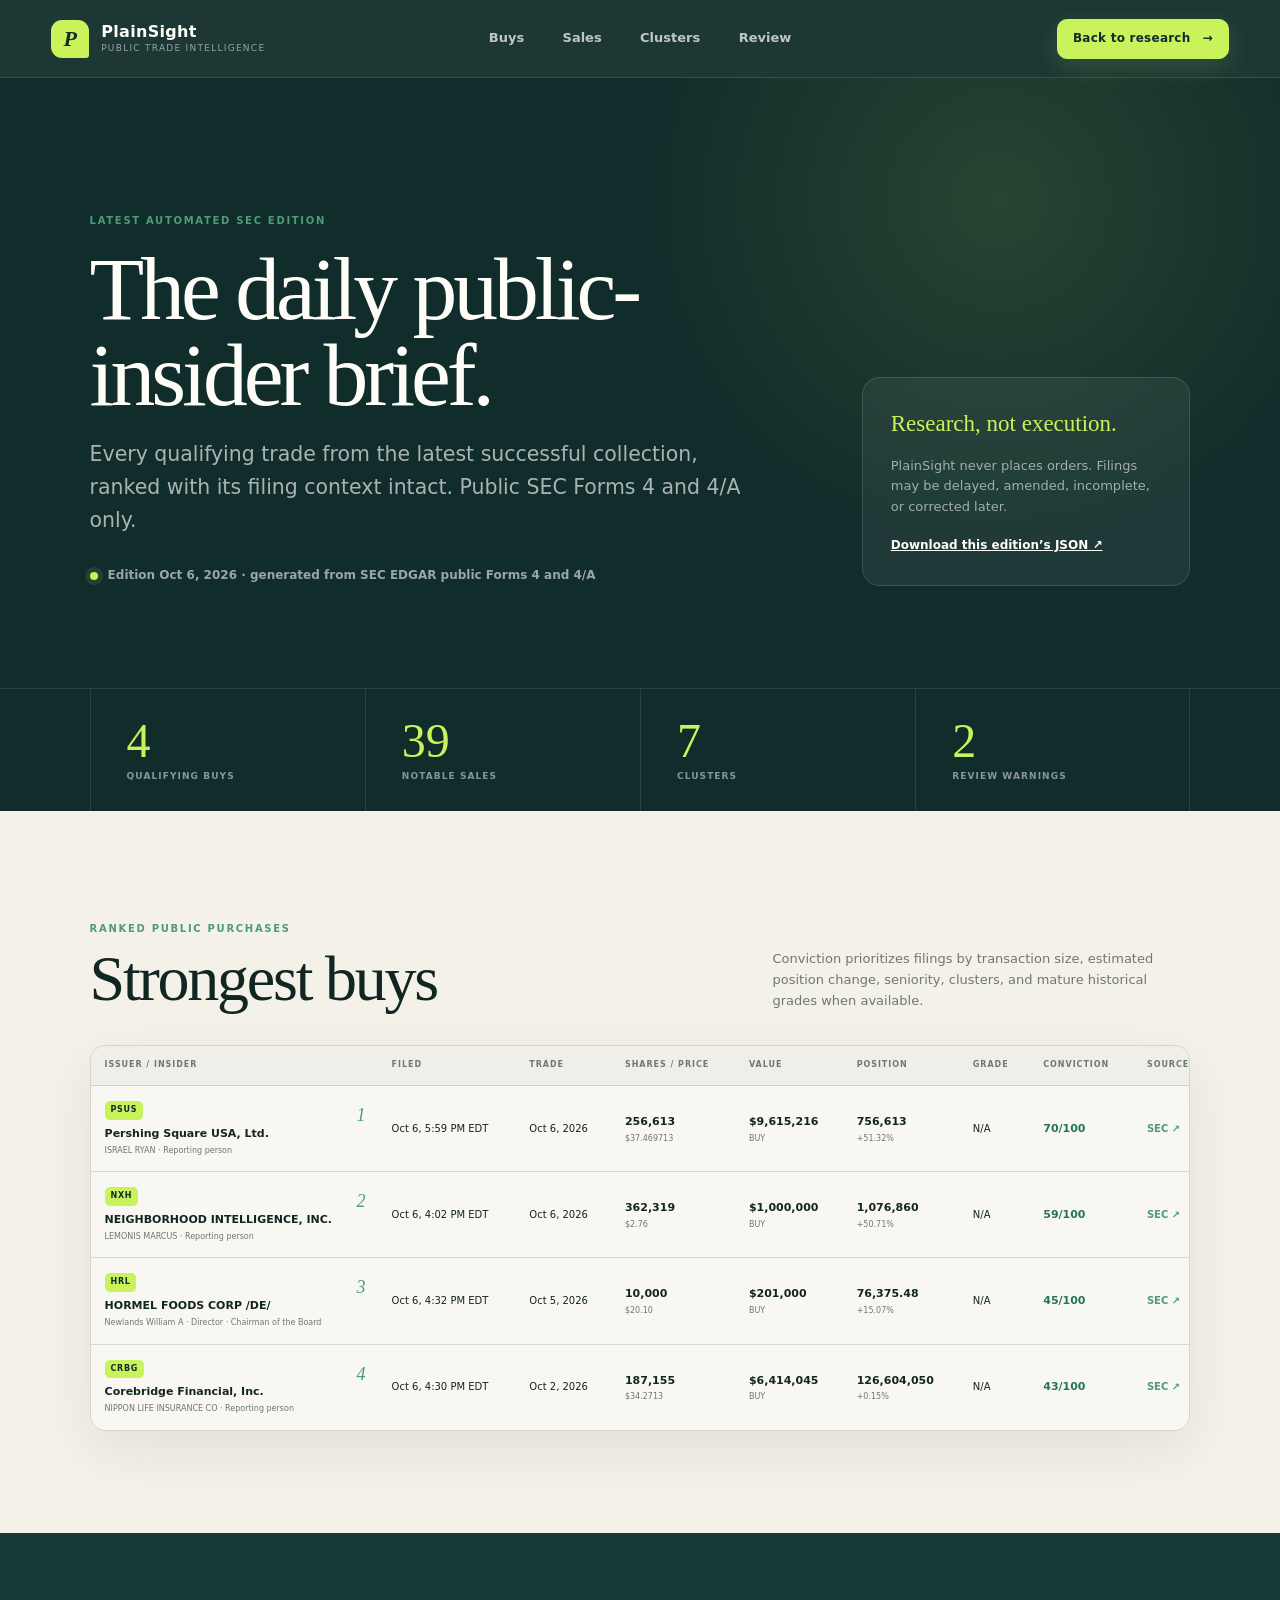
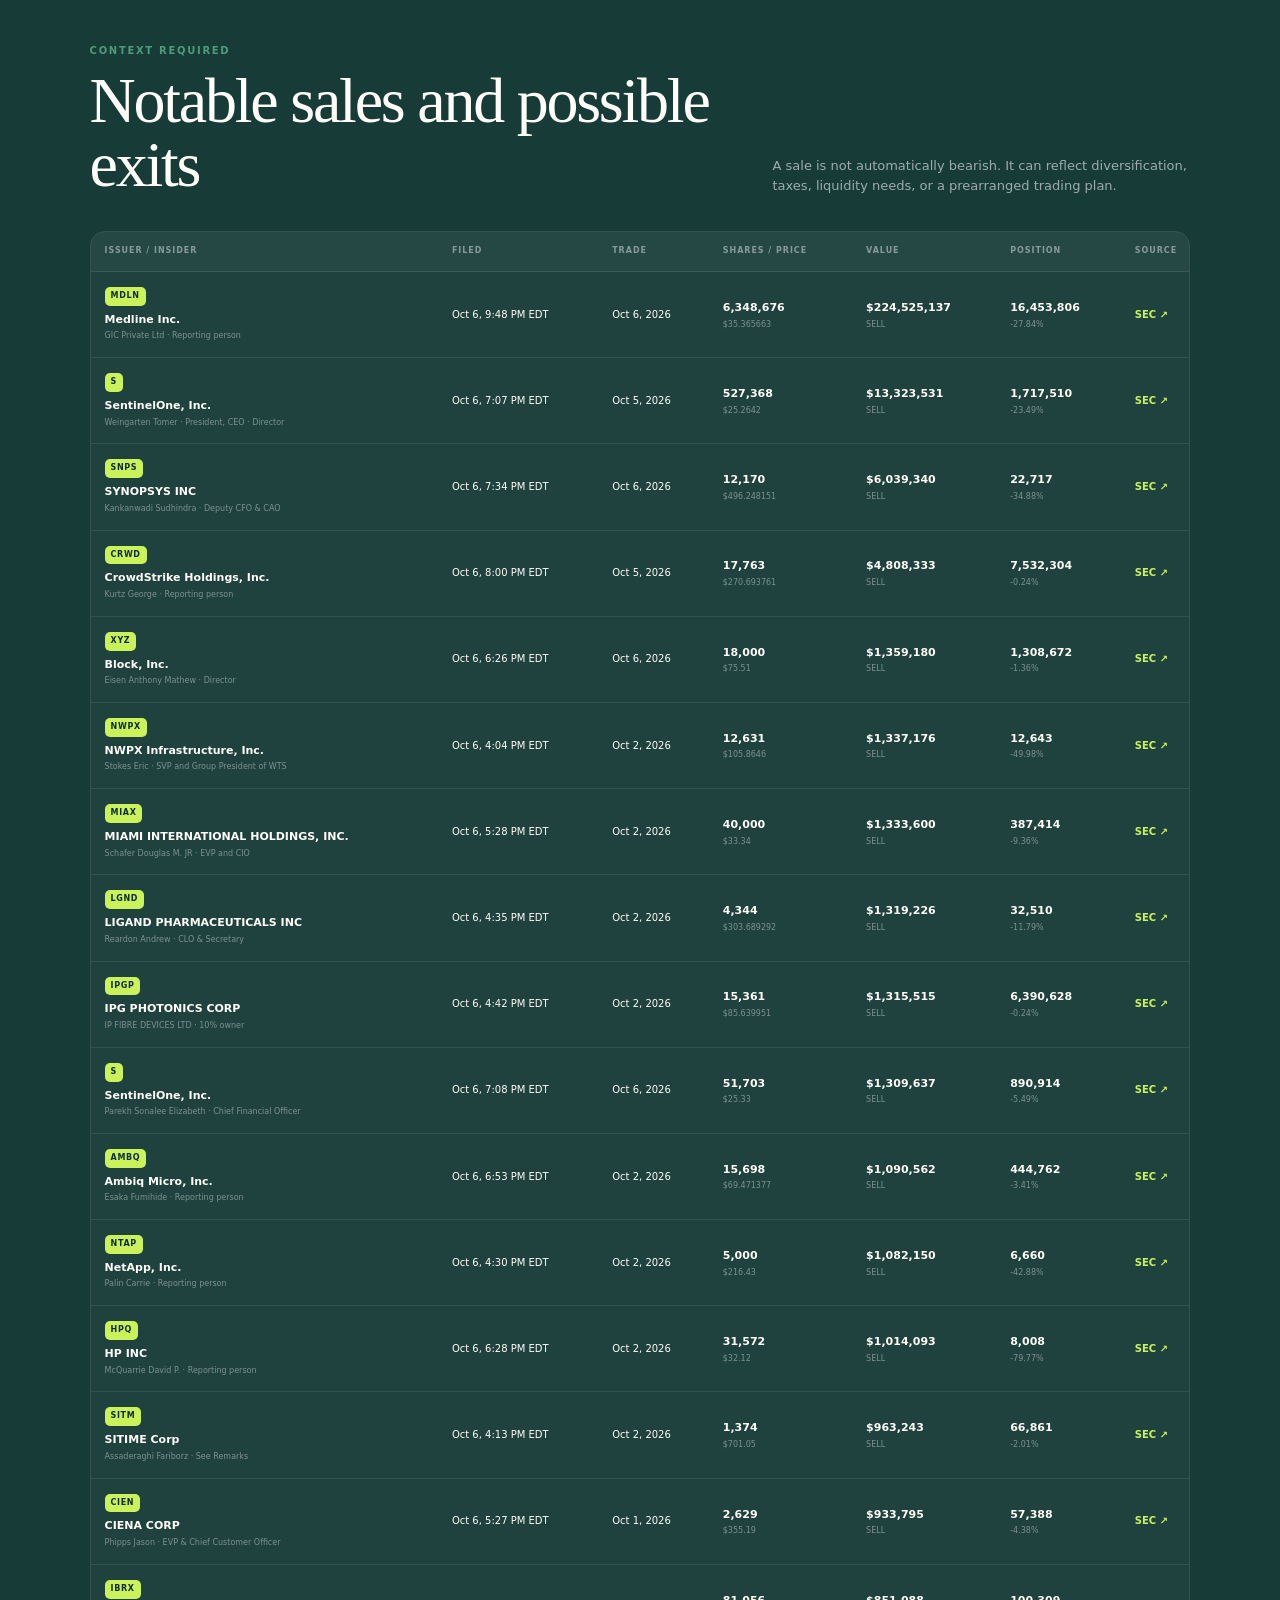
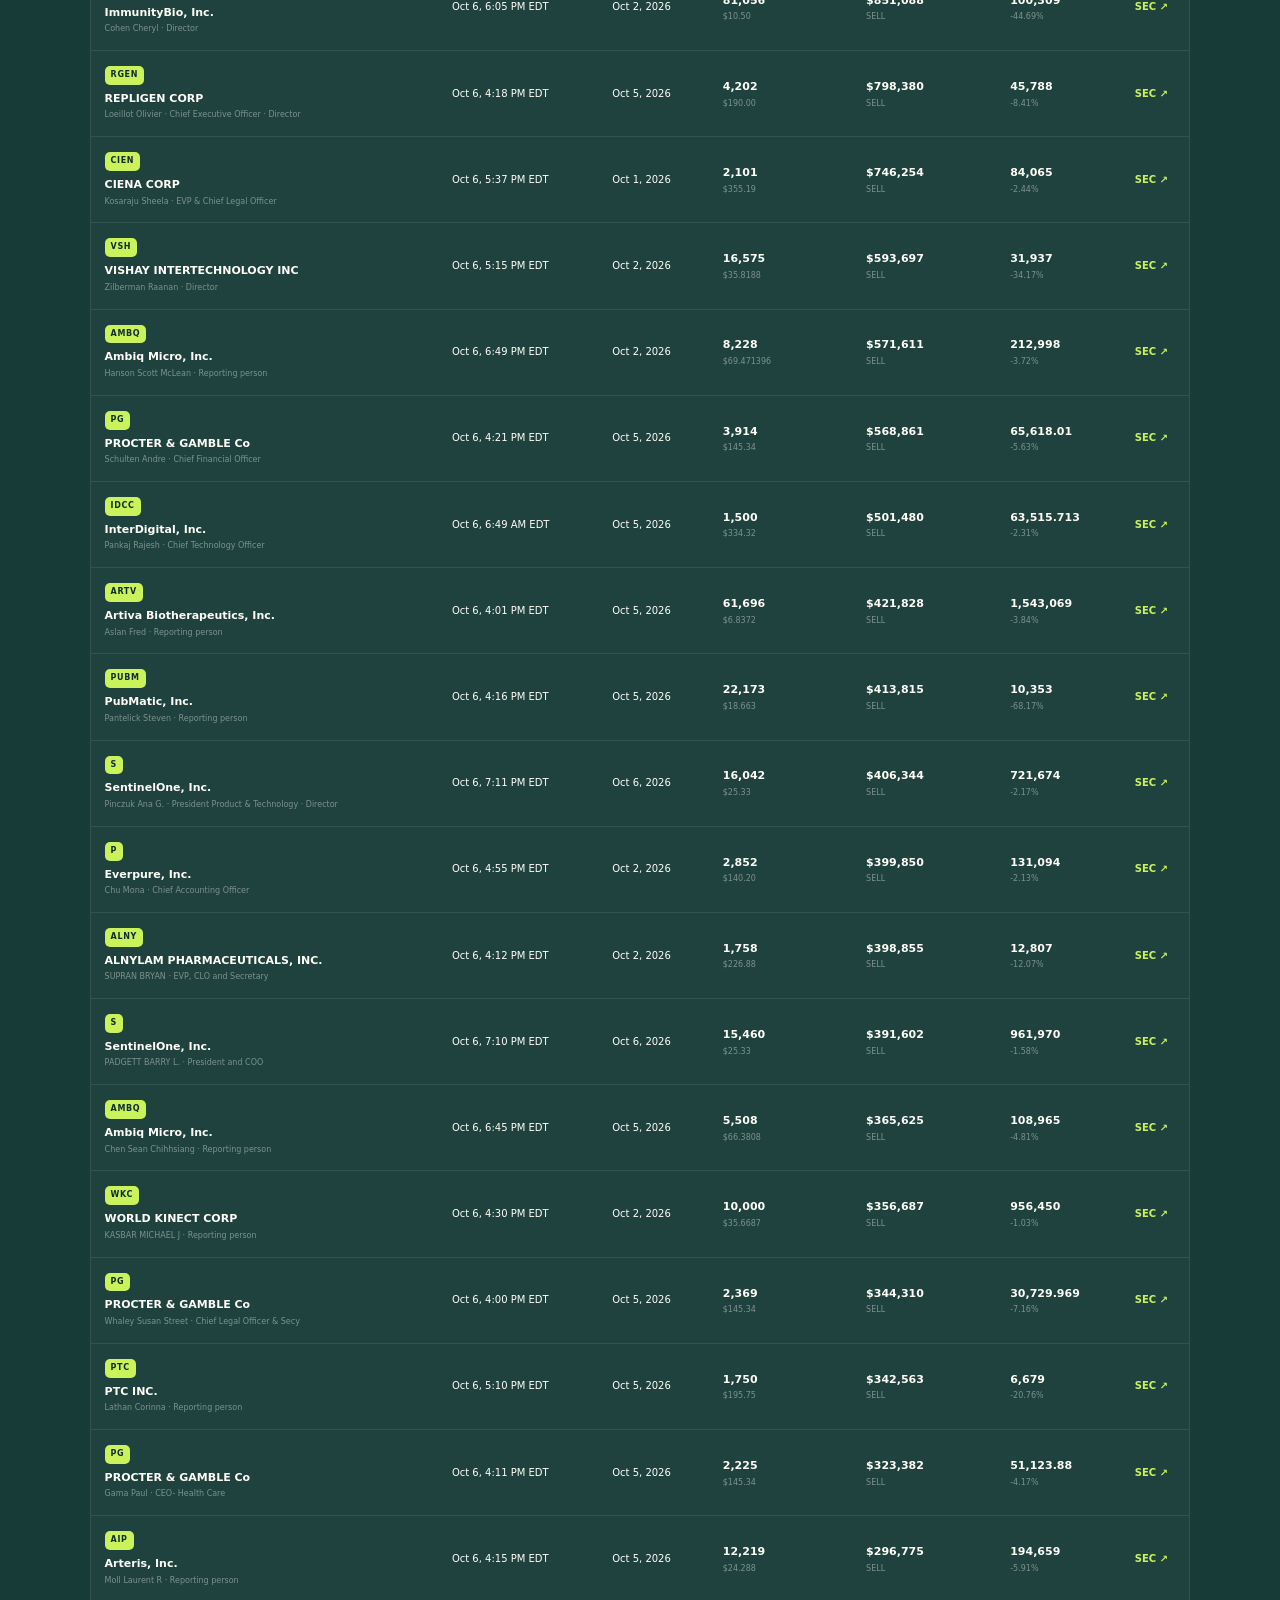
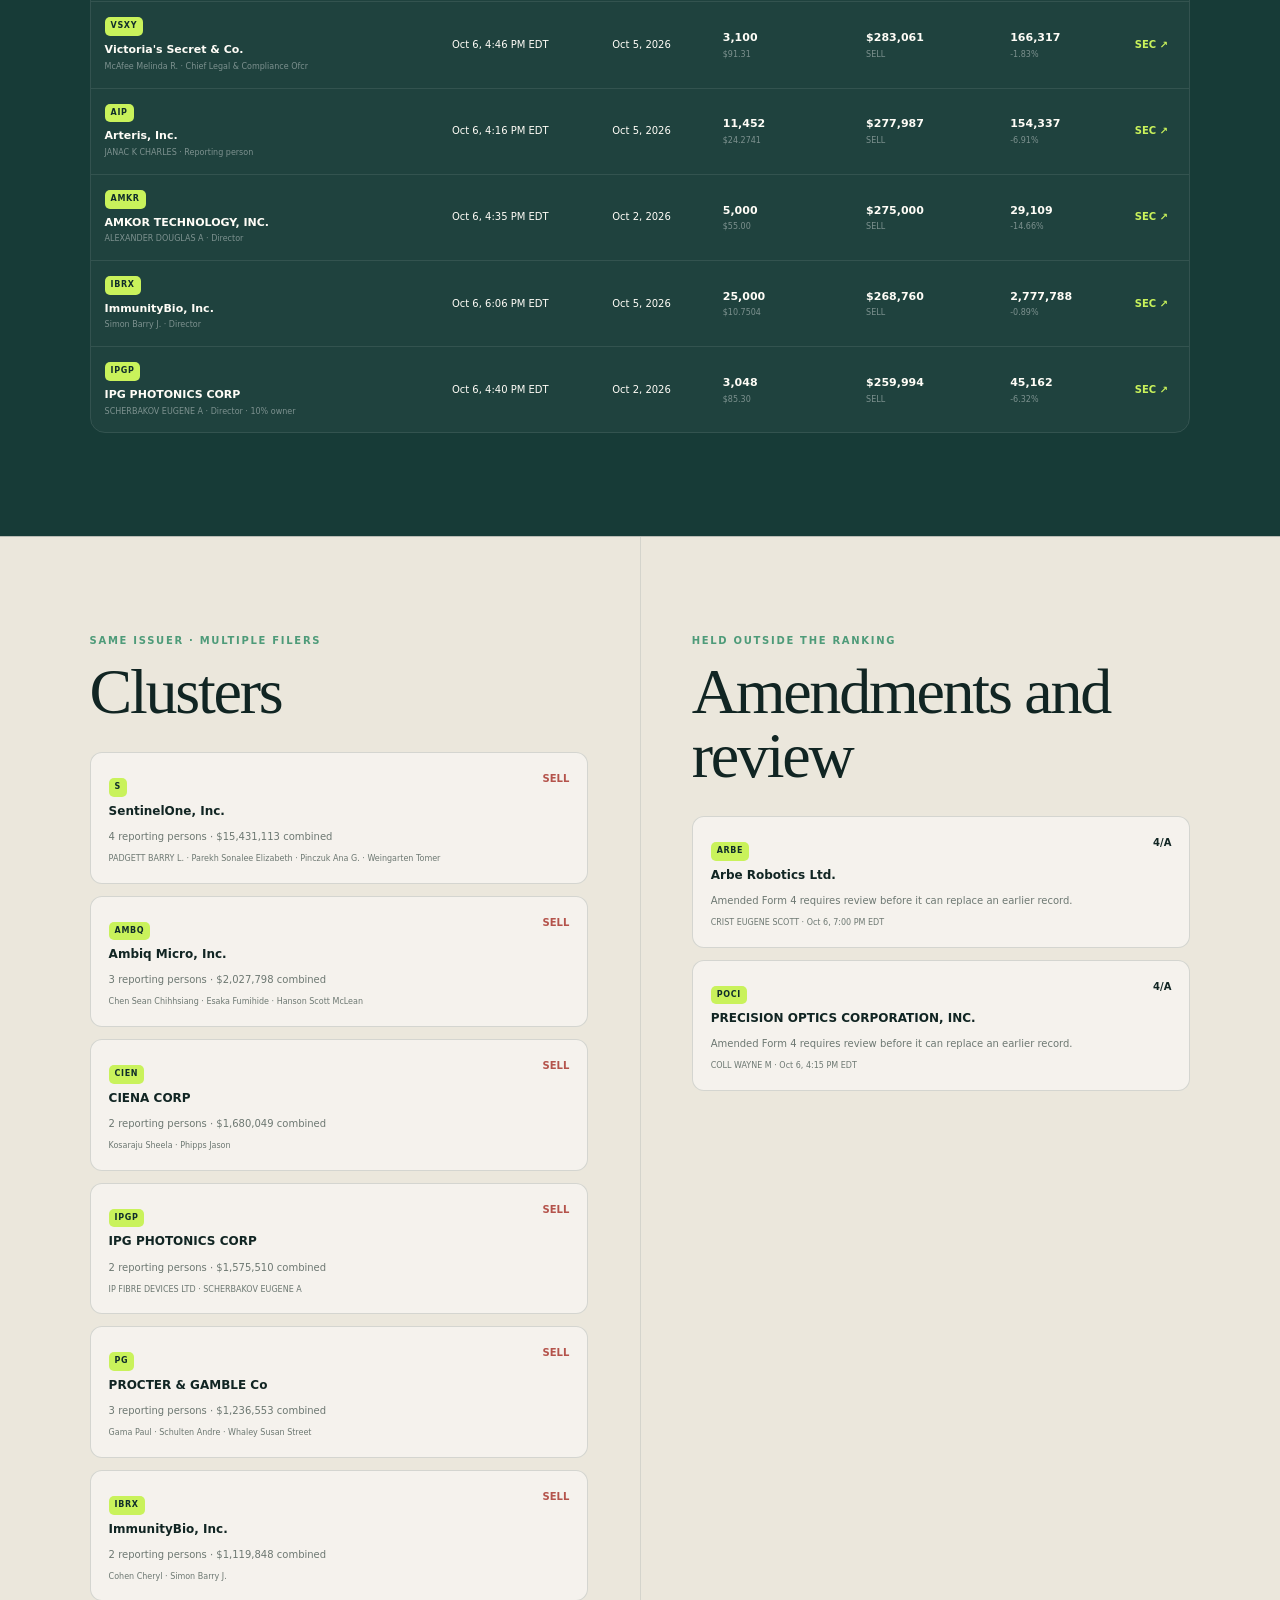
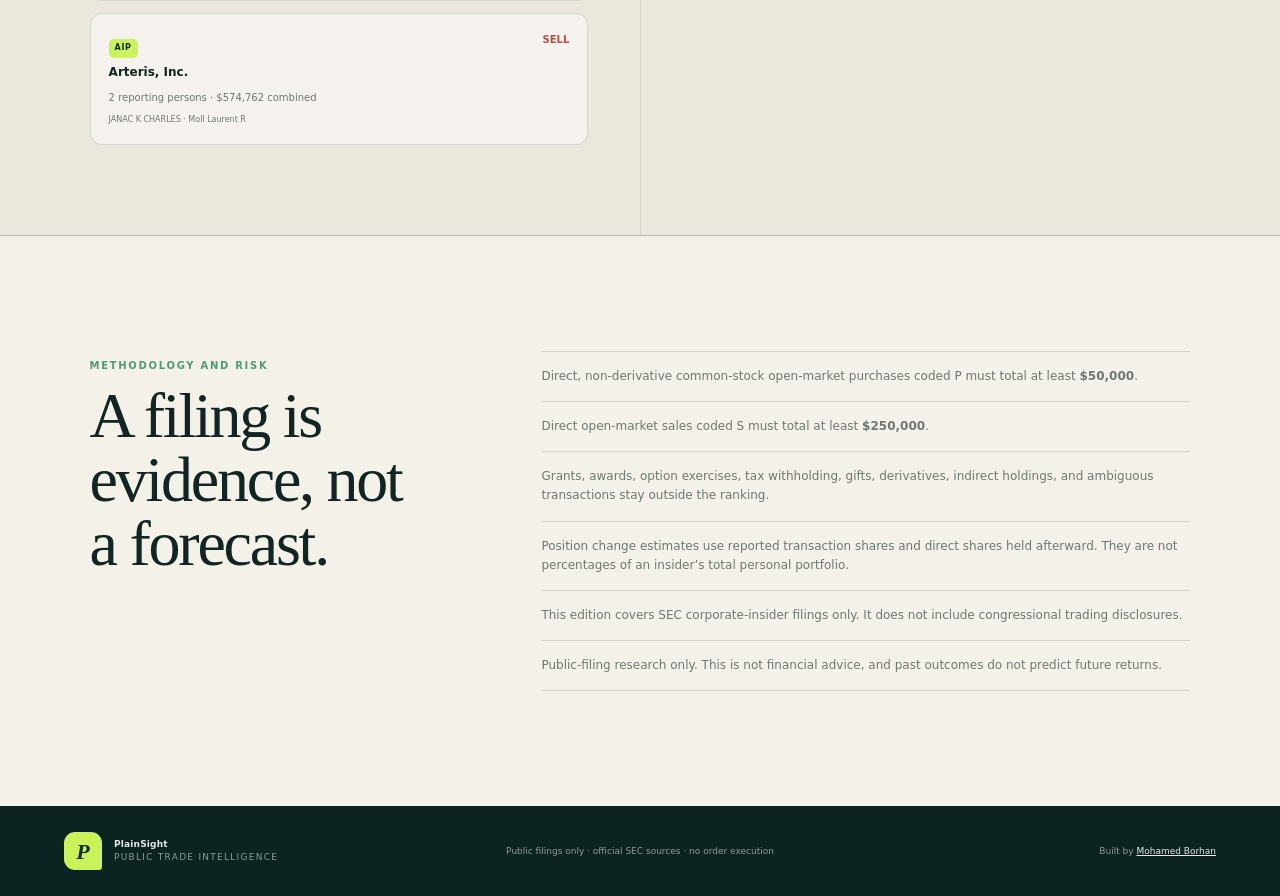
==== daily.html @ 97d95606 "Add automated daily SEC brief" ====
<!doctype html>
<html lang="en">
  <head>
    <meta charset="utf-8">
    <meta name="viewport" content="width=device-width, initial-scale=1">
    <title>Daily SEC Brief | PlainSight</title>
    <meta name="description" content="PlainSight's latest daily brief of qualifying public SEC Form 4 insider transactions, clusters, and review warnings.">
    <meta name="author" content="Mohamed Borhan">
    <meta name="theme-color" content="#102d2b">
    <link rel="icon" href="favicon.ico" sizes="any">
    <link rel="icon" href="assets/favicon.png" type="image/png">
    <link rel="apple-touch-icon" href="assets/apple-touch-icon.png">
    <link rel="canonical" href="https://mohamed-borhan.github.io/plainsight-trades/daily.html">
    <link rel="stylesheet" href="styles.css?v=20261007-1">
    <meta property="og:type" content="website">
    <meta property="og:title" content="Daily SEC Brief | PlainSight">
    <meta property="og:description" content="The latest qualifying public insider transactions with filing context and official SEC links.">
    <meta property="og:url" content="https://mohamed-borhan.github.io/plainsight-trades/daily.html">
    <meta property="og:image" content="https://mohamed-borhan.github.io/plainsight-trades/assets/og.png">
  </head>
  <body class="daily-page">
    <a class="skip-link" href="#daily-main">Skip to the daily brief</a>
    <header class="topbar" id="top">
      <a class="brand" href="./" aria-label="PlainSight home">
        <span class="brand-mark">P</span>
        <span><b>PlainSight</b><small>Public trade intelligence</small></span>
      </a>
      <nav aria-label="Daily brief navigation">
        <a href="#buys">Buys</a>
        <a href="#sales">Sales</a>
        <a href="#clusters">Clusters</a>
        <a href="#review">Review</a>
      </nav>
      <a class="button button-small" href="./">Back to research <span aria-hidden="true">→</span></a>
    </header>

    <main id="daily-main">
      <section class="daily-hero">
        <div>
          <span class="eyebrow">Latest automated SEC edition</span>
          <h1>The daily public-insider brief.</h1>
          <p>Every qualifying trade from the latest successful collection, ranked with its filing context intact. Public SEC Forms 4 and 4/A only.</p>
          <div class="daily-meta"><i></i><span id="daily-edition">Loading the latest edition…</span></div>
        </div>
        <aside class="daily-hero-note">
          <b>Research, not execution.</b>
          <p>PlainSight never places orders. Filings may be delayed, amended, incomplete, or corrected later.</p>
          <a href="data/daily/latest.json" download>Download this edition’s JSON ↗</a>
        </aside>
      </section>

      <section class="daily-kpis" aria-label="Daily edition totals">
        <div><strong id="daily-buy-count">—</strong><span>qualifying buys</span></div>
        <div><strong id="daily-sale-count">—</strong><span>notable sales</span></div>
        <div><strong id="daily-cluster-count">—</strong><span>clusters</span></div>
        <div><strong id="daily-review-count">—</strong><span>review warnings</span></div>
      </section>

      <section class="daily-section" id="buys">
        <div class="daily-heading">
          <div><span class="eyebrow">Ranked public purchases</span><h2>Strongest buys</h2></div>
          <p>Conviction prioritizes filings by transaction size, estimated position change, seniority, clusters, and mature historical grades when available.</p>
        </div>
        <div class="daily-table-wrap"><table class="daily-table"><thead><tr><th>Issuer / insider</th><th>Filed</th><th>Trade</th><th>Shares / price</th><th>Value</th><th>Position</th><th>Grade</th><th>Conviction</th><th>Source</th></tr></thead><tbody id="daily-buys"></tbody></table></div>
        <p class="daily-empty" id="daily-buys-empty" hidden>No qualifying purchases appeared in this edition.</p>
      </section>

      <section class="daily-section daily-section-dark" id="sales">
        <div class="daily-heading">
          <div><span class="eyebrow">Context required</span><h2>Notable sales and possible exits</h2></div>
          <p>A sale is not automatically bearish. It can reflect diversification, taxes, liquidity needs, or a prearranged trading plan.</p>
        </div>
        <div class="daily-table-wrap"><table class="daily-table"><thead><tr><th>Issuer / insider</th><th>Filed</th><th>Trade</th><th>Shares / price</th><th>Value</th><th>Position</th><th>Source</th></tr></thead><tbody id="daily-sales"></tbody></table></div>
        <p class="daily-empty" id="daily-sales-empty" hidden>No notable sales appeared in this edition.</p>
      </section>

      <section class="daily-split">
        <article class="daily-panel" id="clusters">
          <span class="eyebrow">Same issuer · multiple filers</span>
          <h2>Clusters</h2>
          <div class="daily-card-list" id="daily-clusters"></div>
        </article>
        <article class="daily-panel" id="review">
          <span class="eyebrow">Held outside the ranking</span>
          <h2>Amendments and review</h2>
          <div class="daily-card-list" id="daily-review"></div>
        </article>
      </section>

      <section class="daily-method" id="method">
        <div><span class="eyebrow">Methodology and risk</span><h2>A filing is evidence, not a forecast.</h2></div>
        <ul>
          <li>Direct, non-derivative common-stock open-market purchases coded P must total at least <b id="daily-buy-minimum">$50,000</b>.</li>
          <li>Direct open-market sales coded S must total at least <b id="daily-sale-minimum">$250,000</b>.</li>
          <li>Grants, awards, option exercises, tax withholding, gifts, derivatives, indirect holdings, and ambiguous transactions stay outside the ranking.</li>
          <li>Position change estimates use reported transaction shares and direct shares held afterward. They are not percentages of an insider’s total personal portfolio.</li>
          <li>This edition covers SEC corporate-insider filings only. It does not include congressional trading disclosures.</li>
          <li>Public-filing research only. This is not financial advice, and past outcomes do not predict future returns.</li>
        </ul>
      </section>
    </main>

    <footer>
      <a class="brand" href="./"><span class="brand-mark">P</span><span><b>PlainSight</b><small>Public trade intelligence</small></span></a>
      <p>Public filings only · official SEC sources · no order execution</p>
      <span>Built by <a href="https://mohamed-borhan.github.io/">Mohamed Borhan</a></span>
    </footer>

    <script src="daily.js?v=20261007-1" defer></script>
  </body>
</html>
---- styles.css ----
:root {
  --ink: #112523;
  --deep: #102d2b;
  --deep-2: #173c38;
  --paper: #f4f1e8;
  --paper-2: #ebe7dc;
  --white: #fffdf7;
  --lime: #c9f25b;
  --green: #4e9b79;
  --red: #b4534b;
  --muted: #6d7872;
  --line: rgba(17, 37, 35, 0.14);
  --shadow: 0 24px 70px rgba(13, 42, 38, 0.12);
  --radius: 24px;
  --sans: Inter, ui-sans-serif, system-ui, -apple-system, BlinkMacSystemFont, "Segoe UI", sans-serif;
  --serif: Georgia, "Times New Roman", serif;
}

* { box-sizing: border-box; }
html { scroll-behavior: smooth; }
body {
  margin: 0;
  color: var(--ink);
  background: var(--paper);
  font-family: var(--sans);
  font-size: 16px;
  line-height: 1.6;
  -webkit-font-smoothing: antialiased;
}
a { color: inherit; }
button, input { font: inherit; }
button { color: inherit; }

.skip-link {
  position: fixed;
  z-index: 100;
  top: 12px;
  left: 12px;
  padding: 10px 14px;
  color: var(--white);
  background: var(--deep);
  border-radius: 8px;
  transform: translateY(-160%);
}
.skip-link:focus { transform: none; }

.topbar {
  position: sticky;
  z-index: 50;
  top: 0;
  display: grid;
  grid-template-columns: 1fr auto 1fr;
  align-items: center;
  gap: 24px;
  min-height: 78px;
  padding: 12px clamp(22px, 4vw, 72px);
  color: var(--white);
  background: rgba(16, 45, 43, 0.95);
  border-bottom: 1px solid rgba(255, 255, 255, 0.12);
  backdrop-filter: blur(16px);
}
.brand {
  display: inline-flex;
  align-items: center;
  gap: 12px;
  width: fit-content;
  text-decoration: none;
}
.brand-mark {
  display: grid;
  width: 38px;
  height: 38px;
  place-items: center;
  color: var(--deep);
  background: var(--lime);
  border-radius: 11px 11px 3px 11px;
  font-family: var(--serif);
  font-size: 22px;
  font-style: italic;
  font-weight: 700;
}
.brand > span:last-child { display: grid; line-height: 1.1; }
.brand b { letter-spacing: 0.02em; }
.brand small {
  margin-top: 4px;
  color: rgba(255, 255, 255, 0.55);
  font-size: 9px;
  letter-spacing: 0.14em;
  text-transform: uppercase;
}
.topbar nav { display: flex; gap: clamp(18px, 3vw, 42px); }
.topbar nav a {
  color: rgba(255,255,255,.72);
  font-size: 13px;
  font-weight: 700;
  text-decoration: none;
}
.topbar nav a:hover, .topbar nav a:focus-visible { color: var(--lime); }
.topbar > .button { justify-self: end; }

.button {
  display: inline-flex;
  align-items: center;
  justify-content: center;
  gap: 12px;
  min-height: 50px;
  padding: 0 20px;
  color: var(--deep);
  background: var(--lime);
  border: 1px solid var(--lime);
  border-radius: 10px;
  font-size: 13px;
  font-weight: 800;
  letter-spacing: .02em;
  text-decoration: none;
  box-shadow: 0 8px 24px rgba(201,242,91,.14);
  transition: transform .25s ease, box-shadow .25s ease, background .25s ease;
}
.button:hover, .button:focus-visible {
  background: #d7ff69;
  box-shadow: 0 12px 32px rgba(201,242,91,.24);
  transform: translateY(-2px);
}
.button-small { min-height: 40px; padding: 0 15px; font-size: 12px; }
.text-link, .source-link, .report-link {
  display: inline-flex;
  align-items: center;
  gap: 10px;
  font-size: 13px;
  font-weight: 800;
  text-decoration: none;
}
.text-link { color: var(--white); }
.text-link:hover { color: var(--lime); }

.hero {
  position: relative;
  display: grid;
  grid-template-columns: minmax(0, 1.2fr) minmax(340px, .65fr);
  gap: clamp(48px, 8vw, 130px);
  align-items: center;
  min-height: 720px;
  padding: clamp(85px, 10vw, 150px) clamp(24px, 7vw, 120px);
  overflow: hidden;
  color: var(--white);
  background:
    radial-gradient(circle at 75% 20%, rgba(201,242,91,.09), transparent 24%),
    linear-gradient(135deg, #102d2b, #0d2725 65%, #173b35);
}
.hero::before {
  position: absolute;
  inset: 0;
  content: "";
  pointer-events: none;
  opacity: .06;
  background-image: linear-gradient(rgba(255,255,255,.5) 1px, transparent 1px), linear-gradient(90deg, rgba(255,255,255,.5) 1px, transparent 1px);
  background-size: 72px 72px;
  mask-image: linear-gradient(90deg, black, transparent 70%);
}
.hero-copy, .hero-card { position: relative; z-index: 1; }
.status-pill {
  display: inline-flex;
  align-items: center;
  gap: 9px;
  padding: 7px 11px;
  border: 1px solid rgba(201,242,91,.26);
  border-radius: 999px;
  color: rgba(255,255,255,.74);
  font-size: 10px;
  font-weight: 800;
  letter-spacing: .12em;
  text-transform: uppercase;
}
.status-pill i, .freshness i {
  width: 7px;
  height: 7px;
  background: var(--lime);
  border-radius: 50%;
  box-shadow: 0 0 0 5px rgba(201,242,91,.1);
}
.hero h1 {
  max-width: 830px;
  margin: 30px 0 24px;
  font-family: var(--serif);
  font-size: clamp(52px, 6.8vw, 104px);
  font-weight: 400;
  letter-spacing: -.055em;
  line-height: .93;
}
.hero h1 em, .not-found h1 em { color: var(--lime); font-weight: 400; }
.hero-copy > p:not(.snapshot) { max-width: 720px; color: rgba(255,255,255,.68); font-size: clamp(16px, 1.5vw, 20px); }
.hero-actions { display: flex; align-items: center; gap: 26px; margin-top: 34px; }
.snapshot { margin: 28px 0 0; color: rgba(255,255,255,.46); font-size: 12px; }
.snapshot b { color: rgba(255,255,255,.78); }

.hero-card {
  padding: 28px;
  background: rgba(255,255,255,.055);
  border: 1px solid rgba(255,255,255,.15);
  border-radius: var(--radius);
  box-shadow: 0 30px 70px rgba(0,0,0,.22);
  backdrop-filter: blur(12px);
}
.card-kicker { display: flex; justify-content: space-between; color: rgba(255,255,255,.48); font-size: 10px; letter-spacing: .14em; text-transform: uppercase; }
.card-kicker b { color: var(--lime); }
.hero-number { margin: 28px 0 0; color: var(--lime); font-family: var(--serif); font-size: 100px; line-height: 1; }
.hero-card > p { margin: 2px 0 26px; color: rgba(255,255,255,.75); }
.metric-grid { display: grid; grid-template-columns: 1fr 1fr; border-top: 1px solid rgba(255,255,255,.12); border-bottom: 1px solid rgba(255,255,255,.12); }
.metric-grid div { display: grid; padding: 20px 0; }
.metric-grid div + div { padding-left: 20px; border-left: 1px solid rgba(255,255,255,.12); }
.metric-grid strong { color: var(--lime); font-family: var(--serif); font-size: 34px; line-height: 1; }
.metric-grid span { margin-top: 8px; font-size: 12px; font-weight: 800; }
.metric-grid small, .card-note { color: rgba(255,255,255,.42); font-size: 10px; }
.card-note { display: block; margin-top: 20px; }

.ticker-strip {
  display: flex;
  align-items: center;
  gap: 22px;
  padding: 17px clamp(24px, 5vw, 80px);
  overflow: hidden;
  white-space: nowrap;
  color: rgba(255,255,255,.62);
  background: #173b37;
  font-size: 10px;
  font-weight: 800;
  letter-spacing: .1em;
  text-transform: uppercase;
}
.ticker-strip > span { color: var(--lime); }
.ticker-strip i { width: 3px; height: 3px; flex: 0 0 3px; background: rgba(255,255,255,.35); border-radius: 50%; }

.section { padding: clamp(86px, 10vw, 150px) clamp(22px, 6vw, 100px); }
.section-heading { margin-bottom: 46px; }
.split-heading { display: grid; grid-template-columns: minmax(0, 1fr) auto; gap: 40px; align-items: end; }
.section-heading h2, .method-section h2, .newsletter h2, .risk-note h2 {
  max-width: 780px;
  margin: 10px 0 15px;
  font-family: var(--serif);
  font-size: clamp(39px, 5vw, 67px);
  font-weight: 400;
  letter-spacing: -.045em;
  line-height: 1;
}
.section-heading p { max-width: 750px; margin: 0; color: var(--muted); }
.eyebrow {
  color: var(--green);
  font-size: 10px;
  font-weight: 900;
  letter-spacing: .17em;
  text-transform: uppercase;
}
.freshness, .method-chip {
  display: inline-flex;
  align-items: center;
  gap: 10px;
  padding: 8px 12px;
  color: var(--muted);
  border: 1px solid var(--line);
  border-radius: 999px;
  font-size: 10px;
  font-weight: 800;
  white-space: nowrap;
  text-transform: uppercase;
}

.ledger-kpis {
  display: grid;
  grid-template-columns: repeat(4, 1fr);
  gap: 1px;
  margin-bottom: 18px;
  overflow: hidden;
  color: var(--white);
  background: rgba(255,255,255,.12);
  border-radius: 14px;
}
.ledger-kpis div { display: grid; gap: 5px; padding: 20px 22px; background: var(--deep); }
.ledger-kpis strong { color: var(--lime); font-family: var(--serif); font-size: 30px; font-weight: 400; line-height: 1; }
.ledger-kpis span { color: rgba(255,255,255,.5); font-size: 8px; font-weight: 800; letter-spacing: .08em; text-transform: uppercase; }

.workbench {
  display: grid;
  grid-template-columns: minmax(0, 1.75fr) minmax(320px, .75fr);
  gap: 18px;
  align-items: start;
}
.signal-list, .context-panel, .political-ledger, .political-score-card, .lead-story, .move-stack {
  background: var(--white);
  border: 1px solid var(--line);
  border-radius: 18px;
  box-shadow: 0 15px 50px rgba(17,37,35,.05);
}
.toolbar { display: flex; flex-wrap: wrap; justify-content: space-between; gap: 12px 16px; padding: 17px; border-bottom: 1px solid var(--line); }
.search {
  display: flex;
  align-items: center;
  gap: 9px;
  flex: 1;
  min-width: 260px;
  max-width: 460px;
  padding: 0 12px;
  background: var(--paper);
  border: 1px solid transparent;
  border-radius: 8px;
}
.search:focus-within { border-color: var(--green); }
.search input { width: 100%; padding: 9px 0; background: none; border: 0; outline: 0; font-size: 12px; }
.segmented { display: flex; padding: 3px; background: var(--paper); border-radius: 8px; }
.segmented button { padding: 7px 10px; background: transparent; border: 0; border-radius: 6px; color: var(--muted); cursor: pointer; font-size: 10px; font-weight: 800; }
.segmented button.active { color: var(--white); background: var(--deep); }
.ledger-tabs button span { margin-left: 3px; opacity: .62; font-size: 8px; }
.ledger-controls { display: flex; justify-content: space-between; gap: 14px; align-items: center; padding: 11px 17px; color: var(--muted); background: #faf8f2; border-bottom: 1px solid var(--line); font-size: 9px; }
.ledger-controls > div { display: flex; gap: 8px; align-items: center; }
.ledger-controls label { font-weight: 900; letter-spacing: .06em; text-transform: uppercase; }
.ledger-controls select { padding: 6px 28px 6px 8px; color: var(--ink); background: var(--white); border: 1px solid var(--line); border-radius: 6px; font: inherit; }
.ledger-controls a { color: var(--green); font-weight: 900; text-decoration: none; white-space: nowrap; }
.table-head, .signal-row {
  display: grid;
  grid-template-columns: minmax(210px, 1.8fr) .75fr .72fr .76fr 54px;
  gap: 12px;
  align-items: center;
}
.table-head { padding: 11px 18px; color: #8a928e; background: #faf8f2; border-bottom: 1px solid var(--line); font-size: 9px; font-weight: 900; letter-spacing: .08em; text-transform: uppercase; }
.signal-row { width: 100%; padding: 15px 18px; text-align: left; background: transparent; border: 0; border-bottom: 1px solid var(--line); cursor: pointer; transition: background .2s ease, box-shadow .2s ease; }
.signal-row:last-child { border-bottom: 0; }
.signal-row:hover { background: #fbfaf5; }
.signal-row.selected { background: rgba(201,242,91,.12); box-shadow: inset 3px 0 var(--green); }
.signal-row.signal-review { background: rgba(208,166,75,.045); }
.signal-row.signal-review.selected { background: rgba(208,166,75,.12); box-shadow: inset 3px 0 #d0a64b; }
.signal-row > span:not(.company-cell) { display: grid; }
.signal-row b { font-size: 11px; }
.signal-row small { color: var(--muted); font-size: 9px; }
.company-cell { display: flex; align-items: center; gap: 10px; min-width: 0; }
.company-cell > i, .politician-cell > i {
  display: grid;
  width: 34px;
  height: 34px;
  flex: 0 0 34px;
  place-items: center;
  color: var(--deep);
  background: var(--lime);
  border-radius: 9px;
  font-size: 10px;
  font-style: normal;
  font-weight: 900;
}
.company-cell > span, .politician-cell > span { display: grid; min-width: 0; }
.company-cell b, .company-cell small { overflow: hidden; text-overflow: ellipsis; white-space: nowrap; }
.positive { color: #25745a !important; }
.negative { color: var(--red) !important; }
.pending { color: var(--muted) !important; }
.score-chip { display: grid !important; width: 31px; height: 31px; place-items: center; color: var(--deep); background: var(--lime); border-radius: 50%; font-size: 10px; font-weight: 900; }
.score-chip.score-muted { color: var(--muted); background: var(--paper-2); }
.side-text { font-size: 9px !important; font-weight: 900; letter-spacing: .06em; text-transform: uppercase; }
.side-text.side-buy { color: #25745a; }
.side-text.side-sell { color: var(--red); }
.side-text.side-review { color: #997528; }
.empty { padding: 40px 20px; color: var(--muted); text-align: center; }
.ledger-pagination { display: grid; grid-template-columns: 1fr auto 1fr; gap: 12px; align-items: center; padding: 14px 17px; border-top: 1px solid var(--line); }
.ledger-pagination span { color: var(--muted); font-size: 9px; font-weight: 800; text-align: center; text-transform: uppercase; }
.ledger-pagination button { justify-self: start; padding: 8px 11px; color: var(--deep); background: var(--paper); border: 1px solid var(--line); border-radius: 7px; cursor: pointer; font-size: 9px; font-weight: 900; }
.ledger-pagination button:last-child { justify-self: end; }
.ledger-pagination button:hover:not(:disabled) { color: var(--white); background: var(--deep); }
.ledger-pagination button:disabled { cursor: not-allowed; opacity: .38; }

.context-panel { position: sticky; top: 96px; padding: 24px; overflow: hidden; }
.context-top { display: flex; justify-content: space-between; align-items: center; }
.context-top > span:first-child { display: flex; gap: 6px; align-items: center; }
.ticker-badge { padding: 5px 8px; color: var(--deep); background: var(--lime); border-radius: 6px; font-size: 10px; font-weight: 900; }
.side-badge { padding: 5px 8px; border-radius: 6px; font-size: 8px; font-weight: 900; letter-spacing: .06em; text-transform: uppercase; }
.side-badge.side-buy { color: #175b45; background: rgba(78,155,121,.16); }
.side-badge.side-sell { color: #9b3d37; background: rgba(180,78,70,.12); }
.side-badge.side-review { color: #765917; background: rgba(208,166,75,.18); }
.filed { color: var(--muted); font-size: 9px; text-transform: uppercase; }
.context-panel h3 { margin: 18px 0 0; font-family: var(--serif); font-size: 36px; line-height: 1; }
.insider-line { margin: 7px 0 3px; color: var(--muted); font-size: 11px; }
.record-id { margin: 0 0 20px; overflow-wrap: anywhere; color: #8a928e; font-size: 8px; letter-spacing: .04em; text-transform: uppercase; }
.meter-wrap { display: flex; align-items: center; gap: 15px; }
.meter {
  --score: 65;
  position: relative;
  display: grid;
  width: 78px;
  height: 78px;
  flex: 0 0 78px;
  place-items: center;
  border-radius: 50%;
  background: conic-gradient(var(--lime) calc(var(--score) * 1%), rgba(17,37,35,.1) 0);
}
.meter::before { position: absolute; inset: 7px; content: ""; background: var(--white); border-radius: inherit; }
.meter.unscored { background: conic-gradient(#cbd0cb 50%, rgba(17,37,35,.1) 0); }
.meter-core { position: relative; z-index: 1; line-height: 1; }
.meter-core span { font-family: var(--serif); font-size: 30px; }
.meter-core small { color: var(--muted); font-size: 9px; }
.meter-wrap > div:last-child { display: grid; }
.meter-wrap strong { font-family: var(--serif); font-size: 20px; }
.meter-caption { margin: 12px 0 20px; color: var(--muted); font-size: 10px; }
.context-stats { display: grid; grid-template-columns: 1fr 1fr; margin: 0 -24px; border-top: 1px solid var(--line); border-bottom: 1px solid var(--line); }
.context-stats div { display: grid; padding: 14px 24px; }
.context-stats div:nth-child(even) { border-left: 1px solid var(--line); }
.context-stats div:nth-child(n+3) { border-top: 1px solid var(--line); }
.context-stats span, .explain span { color: var(--muted); font-size: 8px; font-weight: 900; letter-spacing: .08em; text-transform: uppercase; }
.context-stats b { font-size: 13px; }
.record-meta { display: grid; gap: 0; margin: 16px 0 0; border-top: 1px solid var(--line); }
.record-meta div { display: grid; grid-template-columns: .8fr 1.2fr; gap: 10px; padding: 8px 0; border-bottom: 1px solid var(--line); }
.record-meta dt { color: var(--muted); font-size: 8px; font-weight: 900; letter-spacing: .06em; text-transform: uppercase; }
.record-meta dd { margin: 0; overflow-wrap: anywhere; font-size: 9px; text-align: right; }
.explain { margin-top: 15px; padding: 12px 14px; border-left: 3px solid var(--green); border-radius: 0 8px 8px 0; background: rgba(78,155,121,.08); }
.explain.watch { border-left-color: #d0a64b; background: rgba(208,166,75,.08); }
.explain p { margin: 4px 0 0; color: #53605a; font-size: 10px; line-height: 1.55; }
.context-links { display: flex; flex-wrap: wrap; gap: 10px 18px; margin-top: 20px; }
.source-link, .report-link { color: var(--deep); font-size: 11px; }
.source-link:hover, .report-link:hover { color: var(--green); }
.report-link { color: var(--muted); }

.congress-section { background: #ede9dd; }
.delay-chip { display: grid; min-width: 155px; padding: 16px 20px; background: var(--deep); border-radius: 12px; color: var(--white); }
.delay-chip b { color: var(--lime); font-family: var(--serif); font-size: 25px; }
.delay-chip span { color: rgba(255,255,255,.56); font-size: 9px; text-transform: uppercase; }
.congress-kpis { display: grid; grid-template-columns: repeat(4, 1fr); margin-bottom: 18px; background: var(--deep); border-radius: 15px; color: var(--white); overflow: hidden; }
.congress-kpis div { display: grid; padding: 23px; }
.congress-kpis div + div { border-left: 1px solid rgba(255,255,255,.12); }
.congress-kpis strong { color: var(--lime); font-family: var(--serif); font-size: 30px; line-height: 1; }
.congress-kpis span { margin-top: 7px; font-size: 11px; font-weight: 800; }
.congress-kpis small { color: rgba(255,255,255,.45); font-size: 9px; }
.congress-grid { display: grid; grid-template-columns: minmax(0, 1.4fr) minmax(310px, .6fr); gap: 18px; }
.political-head { display: flex; justify-content: space-between; padding: 18px 20px; border-bottom: 1px solid var(--line); font-size: 11px; font-weight: 900; }
.political-head small { color: var(--muted); font-weight: 500; }
.political-row { display: grid; grid-template-columns: 1fr 1.15fr .55fr .8fr 20px; gap: 13px; align-items: center; padding: 15px 20px; border-bottom: 1px solid var(--line); text-decoration: none; transition: background .2s ease; }
.political-row:hover { background: rgba(201,242,91,.1); }
.political-row > span { display: grid; }
.political-row b { font-size: 10px; }
.political-row small { color: var(--muted); font-size: 8px; }
.politician-cell { display: flex !important; align-items: center; gap: 10px; }
.source-disclaimer { margin: 0; padding: 16px 20px; color: var(--muted); background: #faf8f2; border-radius: 0 0 18px 18px; font-size: 9px; }
.political-score-card { padding: 24px; }
.political-score-card h3 { margin: 10px 0 22px; font-family: var(--serif); font-size: 30px; line-height: 1; }
.political-score-card > p { color: var(--muted); font-size: 11px; }
.political-score-card ul { margin: 20px 0; padding: 0; list-style: none; border-top: 1px solid var(--line); }
.political-score-card li { display: flex; justify-content: space-between; gap: 20px; padding: 10px 0; border-bottom: 1px solid var(--line); font-size: 9px; }
.political-score-card li span { color: var(--muted); text-align: right; }
.source-pair { display: grid; grid-template-columns: 1fr 1fr; gap: 8px; }
.source-pair a { padding: 10px; text-align: center; border: 1px solid var(--line); border-radius: 7px; font-size: 9px; font-weight: 900; text-decoration: none; }
.source-pair a:hover { color: var(--white); background: var(--deep); }

.dark-section { color: var(--white); background: var(--deep); }
.dark-section .section-heading p { color: rgba(255,255,255,.56); }
.dark-section .method-chip { color: rgba(255,255,255,.6); border-color: rgba(255,255,255,.15); }
.trust-layout { display: grid; grid-template-columns: minmax(0, 1.5fr) minmax(300px, .5fr); gap: 18px; }
.leaderboard { border: 1px solid rgba(255,255,255,.12); border-radius: 16px; overflow: hidden; }
.leader { display: grid; grid-template-columns: 35px 42px minmax(150px, 1fr) repeat(3, .48fr) 76px; gap: 12px; align-items: center; padding: 17px 20px; border-bottom: 1px solid rgba(255,255,255,.1); }
.leader:last-child { border: 0; }
.rank { color: rgba(255,255,255,.3); font-family: var(--serif); font-size: 16px; }
.avatar { display: grid; width: 38px; height: 38px; place-items: center; color: var(--deep); background: var(--lime); border-radius: 50%; font-size: 10px; font-weight: 900; }
.leader-name, .leader-stat { display: grid; }
.leader-name b { font-size: 11px; }
.leader-name small, .leader-stat small { color: rgba(255,255,255,.42); font-size: 8px; }
.leader-stat b { font-size: 11px; }
.mini-score { position: relative; display: grid; align-items: end; height: 32px; }
.mini-score b { font-family: var(--serif); font-size: 22px; }
.mini-score span { position: absolute; right: 0; bottom: 0; left: 0; height: 2px; max-width: 100%; background: var(--lime); }
.trust-explainer { padding: 25px; color: var(--ink); background: var(--white); border-radius: 16px; }
.trust-explainer .meter-wrap { margin: 18px 0; }
.trust-explainer ol { margin: 20px 0; padding: 0; list-style: none; border-top: 1px solid var(--line); }
.trust-explainer li { display: grid; grid-template-columns: 1fr 1.5fr auto; gap: 10px; padding: 10px 0; border-bottom: 1px solid var(--line); font-size: 9px; }
.trust-explainer li span, .trust-explainer p { color: var(--muted); }
.trust-explainer p { font-size: 10px; }

.edition-grid { display: grid; grid-template-columns: .8fr 1.2fr; gap: 18px; }
.lead-story { min-height: 410px; padding: 30px; background: var(--deep); color: var(--white); }
.edition-meta { display: flex; justify-content: space-between; color: rgba(255,255,255,.45); font-size: 9px; text-transform: uppercase; }
.edition-meta b { color: var(--lime); }
.story-tag { display: inline-block; margin-top: 68px; padding: 5px 8px; color: var(--deep); background: var(--lime); border-radius: 5px; font-size: 8px; font-weight: 900; text-transform: uppercase; }
.lead-story h3 { max-width: 540px; margin: 18px 0; font-family: var(--serif); font-size: clamp(32px, 4vw, 52px); font-weight: 400; line-height: 1; }
.lead-story p { max-width: 560px; color: rgba(255,255,255,.58); font-size: 12px; }
.lead-story a { color: var(--lime); font-size: 11px; font-weight: 900; }
.weekly-counts { display: grid; grid-template-columns: repeat(4, 1fr); gap: 1px; margin: 22px 0; overflow: hidden; border: 1px solid rgba(255,255,255,.12); border-radius: 10px; background: rgba(255,255,255,.12); }
.weekly-counts div { display: grid; gap: 3px; padding: 14px; background: var(--deep); }
.weekly-counts strong { color: var(--lime); font-family: var(--serif); font-size: 27px; font-weight: 400; }
.weekly-counts span { color: rgba(255,255,255,.45); font-size: 8px; text-transform: uppercase; }
.move-stack { padding: 24px; }
.move-title { display: flex; justify-content: space-between; padding-bottom: 14px; border-bottom: 1px solid var(--line); font-size: 11px; font-weight: 900; }
.move-title small { color: var(--muted); font-weight: 500; }
.move { display: grid; grid-template-columns: 50px 1fr auto; gap: 14px; align-items: center; padding: 20px 0; color: inherit; border-bottom: 1px solid var(--line); text-decoration: none; transition: transform .2s ease, background .2s ease; }
.move:hover { transform: translateX(4px); }
.move-ticker { display: grid; width: 42px; height: 42px; place-items: center; color: var(--deep); background: var(--lime); border-radius: 10px; font-size: 10px; font-weight: 900; }
.move > span:nth-child(2) { display: grid; }
.move b { font-size: 12px; }
.move small { color: var(--muted); font-size: 9px; }
.move strong { font-family: var(--serif); font-size: 25px; }
.edition-empty { margin: 24px 0; padding: 22px; color: var(--muted); background: var(--paper); border-radius: 9px; font-size: 11px; }
.benchmark-note { display: grid; gap: 4px; margin-top: 20px; padding: 15px; background: var(--paper); border-radius: 9px; font-size: 9px; }
.benchmark-note span { color: var(--muted); }
.edition-details { display: grid; grid-template-columns: repeat(3, 1fr); gap: 12px; margin-top: 12px; }
.edition-detail-card { padding: 20px; border: 1px solid var(--line); border-radius: 12px; background: var(--white); }
.detail-heading { display: grid; gap: 3px; padding-bottom: 12px; border-bottom: 1px solid var(--line); }
.detail-heading span { font-size: 10px; font-weight: 900; text-transform: uppercase; }
.detail-heading small { color: var(--muted); font-size: 8px; }
.brief-row { display: flex; justify-content: space-between; gap: 16px; padding: 13px 0; color: inherit; border-bottom: 1px solid var(--line); text-decoration: none; }
.brief-row:last-child { border-bottom: 0; }
.brief-row > span { display: grid; gap: 2px; }
.brief-row b, .brief-row strong { font-size: 10px; }
.brief-row small { color: var(--muted); font-size: 8px; line-height: 1.4; }
.brief-row strong { align-self: center; white-space: nowrap; }
a.brief-row:hover b { color: var(--green); }
.brief-empty { margin: 14px 0 0; color: var(--muted); font-size: 9px; }

.method-section { padding: clamp(90px, 11vw, 150px) clamp(22px, 6vw, 100px); background: #dfe8d0; }
.method-inner { display: grid; grid-template-columns: .65fr 1.35fr; gap: clamp(50px, 8vw, 120px); }
.method-grid { display: grid; grid-template-columns: 1fr 1fr; gap: 34px; }
.method-grid article { border-top: 1px solid rgba(17,37,35,.22); }
.method-grid article > span { display: inline-block; margin-top: -1px; padding: 6px 8px; color: var(--paper); background: var(--deep); font-size: 9px; font-weight: 900; }
.method-grid h3 { margin: 17px 0 8px; font-family: var(--serif); font-size: 23px; }
.method-grid p { margin: 0; color: #56635b; font-size: 11px; }

.newsletter { display: grid; grid-template-columns: 1.3fr .7fr; gap: 60px; align-items: center; padding: clamp(75px, 8vw, 110px) clamp(22px, 7vw, 120px); color: var(--white); background: #173b37; }
.newsletter h2 { max-width: 720px; }
.newsletter p { max-width: 670px; color: rgba(255,255,255,.58); }
.brief-action { display: grid; gap: 12px; justify-items: start; }
.brief-action small { color: rgba(255,255,255,.42); font-size: 9px; }
.feedback-section { padding: clamp(86px, 10vw, 145px) clamp(22px, 6vw, 100px); background: #e7ecdc; }
.feedback-intro { display: grid; grid-template-columns: minmax(0, 1fr) auto; gap: 0 48px; align-items: end; margin-bottom: 46px; }
.feedback-intro > .eyebrow, .feedback-intro h2, .feedback-intro p, .feedback-intro .feedback-note { grid-column: 1; }
.feedback-intro h2 { max-width: 820px; margin: 10px 0 15px; font-family: var(--serif); font-size: clamp(39px, 5vw, 67px); font-weight: 400; letter-spacing: -.045em; line-height: 1; }
.feedback-intro p { max-width: 720px; margin: 0; color: var(--muted); }
.feedback-actions { grid-column: 2; grid-row: 1 / span 4; display: grid; gap: 13px; align-self: center; justify-items: start; }
.feedback-text-link { color: var(--deep); }
.feedback-text-link:hover { color: var(--green); }
.feedback-note { display: block; max-width: 720px; margin-top: 15px; color: var(--muted); font-size: 9px; }
.feedback-grid { display: grid; grid-template-columns: repeat(2, minmax(0, 1fr)); gap: 16px; }
.feedback-card, .roadmap-card, .changelog-card { border: 1px solid var(--line); border-radius: 18px; background: var(--white); box-shadow: 0 15px 50px rgba(17,37,35,.05); }
.feedback-card { display: grid; grid-template-columns: auto 1fr; gap: 22px; min-height: 240px; padding: 28px; }
.feedback-card .card-number { display: grid; width: 40px; height: 40px; place-items: center; color: var(--deep); background: var(--lime); border-radius: 10px 10px 3px 10px; font-size: 10px; font-weight: 900; }
.feedback-card h3, .roadmap-card h3, .changelog-card h3 { margin: 7px 0 8px; font-family: var(--serif); font-size: 28px; font-weight: 400; line-height: 1.05; }
.feedback-card p { margin: 0; color: var(--muted); font-size: 11px; }
.feedback-card > a { grid-column: 2; align-self: end; color: var(--green); font-size: 11px; font-weight: 900; }
.featured-feedback-card { color: var(--white); background: var(--deep); }
.featured-feedback-card .eyebrow, .featured-feedback-card > a { color: var(--lime); }
.featured-feedback-card p { color: rgba(255,255,255,.56); }
.roadmap-card { grid-column: 1; padding: 28px; }
.roadmap-heading { display: flex; justify-content: space-between; gap: 24px; align-items: end; padding-bottom: 18px; border-bottom: 1px solid var(--line); }
.roadmap-heading a { color: var(--green); font-size: 10px; font-weight: 900; white-space: nowrap; }
.roadmap-list, .changelog-card ol { margin: 0; padding: 0; list-style: none; }
.roadmap-list li { display: grid; grid-template-columns: 32px minmax(0, 1fr) auto; gap: 12px; align-items: center; padding: 13px 0; border-bottom: 1px solid var(--line); }
.roadmap-list li:last-child { border-bottom: 0; }
.roadmap-list span, .roadmap-list small { color: var(--muted); font-size: 8px; }
.roadmap-list b { font-size: 10px; }
.roadmap-list small { text-align: right; }
.changelog-card { grid-column: 2; padding: 28px; }
.changelog-card > h3 { margin-bottom: 21px; }
.changelog-card li { display: grid; grid-template-columns: 54px 1fr; gap: 14px; padding: 15px 0; border-top: 1px solid var(--line); }
.changelog-card time { color: var(--green); font-size: 9px; font-weight: 900; text-transform: uppercase; }
.changelog-card b { font-size: 10px; }
.changelog-card p { margin: 3px 0 0; color: var(--muted); font-size: 9px; }
.risk-note { display: grid; grid-template-columns: .8fr 1.2fr; gap: 70px; padding: clamp(70px, 8vw, 110px) clamp(22px, 7vw, 120px); background: var(--paper-2); }
.risk-note h2 { font-size: clamp(36px, 4vw, 56px); }
.risk-note p { color: var(--muted); font-size: 12px; }

footer { display: grid; grid-template-columns: 1fr auto 1fr; gap: 25px; align-items: center; padding: 26px clamp(22px, 5vw, 80px); color: rgba(255,255,255,.55); background: #0b2321; font-size: 9px; }
footer > p { text-align: center; }
footer > span { justify-self: end; }
footer a { color: rgba(255,255,255,.9); }

.js .reveal { opacity: 0; transform: translateY(25px); transition: opacity .75s ease, transform .75s ease; }
.js .reveal.is-visible { opacity: 1; transform: none; }
.js #signals.reveal { opacity: 1; transform: none; }

.not-found { min-height: 100vh; display: grid; place-items: center; padding: 24px; color: var(--white); background: var(--deep); }
.not-found main { max-width: 700px; text-align: center; }
.not-found h1 { margin: 18px 0; font-family: var(--serif); font-size: clamp(56px, 9vw, 100px); font-weight: 400; line-height: .9; }
.not-found p { margin-bottom: 28px; color: rgba(255,255,255,.6); }

@media (max-width: 1080px) {
  .topbar { grid-template-columns: 1fr auto auto; }
  .topbar nav { display: flex; }
  .topbar nav a:not(:first-child) { display: none; }
  .topbar nav a:first-child {
    padding: 8px 13px;
    color: var(--deep);
    background: var(--lime);
    border-radius: 9px;
    font-size: 10px;
    font-weight: 900;
    letter-spacing: .08em;
    text-transform: uppercase;
  }
  .hero { grid-template-columns: 1fr .55fr; gap: 45px; padding-inline: 45px; }
  .workbench { grid-template-columns: 1fr; }
  .context-panel { position: relative; top: 0; display: grid; grid-template-columns: .7fr 1.3fr; column-gap: 24px; }
  .context-top, .context-panel h3, .insider-line, .record-id, .meter-wrap, .meter-caption { grid-column: 1; }
  .context-stats, .record-meta, .explain, .context-links { grid-column: 2; }
  .context-stats { grid-row: 1 / span 4; margin: 0; }
  .congress-grid, .trust-layout { grid-template-columns: 1fr; }
  .political-score-card { display: grid; grid-template-columns: 1fr 1fr; gap: 18px 30px; }
  .political-score-card > p, .political-score-card ul, .source-pair { grid-column: 2; }
  .leader { grid-template-columns: 30px 40px minmax(140px,1fr) repeat(3,.5fr) 65px; }
}

@media (max-width: 760px) {
  .topbar { grid-template-columns: 1fr auto; min-height: 66px; padding: 10px 18px; }
  .topbar .button { display: none; }
  .hero { grid-template-columns: 1fr; min-height: auto; padding: 80px 22px; }
  .hero-card { max-width: 520px; }
  .ticker-strip { gap: 16px; }
  .split-heading, .method-inner, .newsletter, .risk-note, .edition-grid, .edition-details, .feedback-intro, .feedback-grid { grid-template-columns: 1fr; }
  .split-heading { align-items: start; }
  .freshness, .delay-chip, .method-chip { justify-self: start; }
  .ledger-kpis { grid-template-columns: 1fr 1fr; }
  .toolbar { align-items: stretch; flex-direction: column; }
  .search { max-width: none; }
  .ledger-tabs { width: 100%; }
  .ledger-tabs button { flex: 1; }
  .ledger-controls { align-items: flex-start; flex-direction: column; }
  .ledger-controls > div { width: 100%; flex-wrap: wrap; }
  .table-head { display: none; }
  .signal-row { grid-template-columns: minmax(165px, 1.5fr) .7fr 42px; }
  .signal-row > span:nth-child(3), .signal-row > span:nth-child(4) { display: none; }
  .context-panel { display: block; }
  .context-stats { margin: 0 -24px; }
  .congress-kpis { grid-template-columns: 1fr 1fr; }
  .congress-kpis div:nth-child(3) { border-left: 0; border-top: 1px solid rgba(255,255,255,.12); }
  .congress-kpis div:nth-child(4) { border-top: 1px solid rgba(255,255,255,.12); }
  .political-head small { display: none; }
  .political-row { grid-template-columns: 1fr .8fr 20px; }
  .political-row > span:nth-child(2), .political-row > span:nth-child(3) { display: none; }
  .political-score-card { display: block; }
  .leader { grid-template-columns: 25px 38px minmax(0,1fr) 60px; }
  .leader-stat { display: none; }
  .method-grid { grid-template-columns: 1fr; }
  .newsletter, .risk-note { gap: 28px; }
  .feedback-actions { grid-column: 1; grid-row: auto; margin-top: 24px; }
  .feedback-card, .roadmap-card, .changelog-card { grid-column: 1; }
  footer { grid-template-columns: 1fr; text-align: center; }
  footer .brand, footer > span { justify-self: center; }
  footer > p { margin: 0; }
}

@media (max-width: 430px) {
  .hero-actions { align-items: flex-start; flex-direction: column; }
  .hero-number { font-size: 80px; }
  .section { padding-inline: 16px; }
  .segmented button { flex: 1; }
  .ledger-tabs { display: grid; grid-template-columns: 1fr 1fr; }
  .ledger-controls select { flex: 1; }
  .company-cell > i { display: none; }
  .signal-row { grid-template-columns: minmax(135px,1.5fr) .7fr 38px; padding-inline: 13px; }
  .signal-row b { font-size: 10px; }
  .source-pair { grid-template-columns: 1fr; }
  .congress-kpis strong { font-size: 25px; }
  .weekly-counts { grid-template-columns: 1fr 1fr; }
  .feedback-card { grid-template-columns: 1fr; }
  .feedback-card > a { grid-column: 1; }
  .roadmap-list li { grid-template-columns: 25px 1fr; }
  .roadmap-list small { grid-column: 2; text-align: left; }
}

/* Daily public-filings brief */
.daily-page { background: var(--paper); }
.daily-hero {
  display: grid;
  grid-template-columns: minmax(0, 1.35fr) minmax(280px, .65fr);
  gap: clamp(36px, 7vw, 100px);
  align-items: end;
  padding: clamp(80px, 10vw, 145px) clamp(22px, 7vw, 120px) clamp(65px, 8vw, 110px);
  color: var(--white);
  background: radial-gradient(circle at 78% 20%, rgba(201,242,91,.12), transparent 32%), var(--deep);
}
.daily-hero h1 { max-width: 850px; margin: 14px 0 20px; font-family: var(--serif); font-size: clamp(48px, 7vw, 96px); font-weight: 400; line-height: .96; letter-spacing: -.045em; }
.daily-hero > div > p { max-width: 760px; color: rgba(255,255,255,.64); font-size: clamp(16px, 1.6vw, 21px); }
.daily-meta { display: flex; align-items: center; gap: 10px; margin-top: 30px; color: rgba(255,255,255,.58); font-size: 12px; font-weight: 700; }
.daily-meta i { width: 8px; height: 8px; background: var(--lime); border-radius: 50%; box-shadow: 0 0 0 5px rgba(201,242,91,.1); }
.daily-hero-note { padding: 28px; background: rgba(255,255,255,.06); border: 1px solid rgba(255,255,255,.12); border-radius: 18px; }
.daily-hero-note b { color: var(--lime); font-family: var(--serif); font-size: 23px; font-weight: 400; }
.daily-hero-note p { color: rgba(255,255,255,.58); font-size: 13px; }
.daily-hero-note a { color: var(--white); font-size: 12px; font-weight: 800; }
.daily-kpis { display: grid; grid-template-columns: repeat(4, 1fr); margin: 0; padding: 0 clamp(22px, 7vw, 120px); background: var(--deep); border-top: 1px solid rgba(255,255,255,.1); }
.daily-kpis div { display: grid; gap: 4px; padding: 28px clamp(14px, 3vw, 36px); border-left: 1px solid rgba(255,255,255,.1); }
.daily-kpis div:last-child { border-right: 1px solid rgba(255,255,255,.1); }
.daily-kpis strong { color: var(--lime); font-family: var(--serif); font-size: clamp(30px, 4vw, 48px); font-weight: 400; line-height: 1; }
.daily-kpis span { color: rgba(255,255,255,.5); font-size: 9px; font-weight: 800; letter-spacing: .12em; text-transform: uppercase; }
.daily-section { padding: clamp(70px, 8vw, 110px) clamp(22px, 7vw, 120px); }
.daily-section-dark { color: var(--white); background: #173b37; }
.daily-heading { display: grid; grid-template-columns: 1fr minmax(280px, .65fr); gap: 40px; align-items: end; margin-bottom: 34px; }
.daily-heading h2, .daily-panel h2, .daily-method h2 { margin: 8px 0 0; font-family: var(--serif); font-size: clamp(38px, 5vw, 66px); font-weight: 400; line-height: 1; letter-spacing: -.035em; }
.daily-heading > p { margin: 0; color: var(--muted); font-size: 13px; }
.daily-section-dark .daily-heading > p { color: rgba(255,255,255,.58); }
.daily-table-wrap { overflow-x: auto; border: 1px solid var(--line); border-radius: 15px; box-shadow: 0 18px 55px rgba(13,42,38,.08); }
.daily-section-dark .daily-table-wrap { border-color: rgba(255,255,255,.12); box-shadow: none; }
.daily-table { width: 100%; min-width: 1120px; border-collapse: collapse; background: rgba(255,255,255,.38); }
.daily-section-dark .daily-table { background: rgba(255,255,255,.035); }
.daily-table th { padding: 13px 14px; color: var(--muted); background: rgba(17,37,35,.04); border-bottom: 1px solid var(--line); font-size: 8px; letter-spacing: .12em; text-align: left; text-transform: uppercase; white-space: nowrap; }
.daily-section-dark .daily-table th { color: rgba(255,255,255,.45); background: rgba(255,255,255,.03); border-color: rgba(255,255,255,.1); }
.daily-table td { position: relative; padding: 15px 14px; border-bottom: 1px solid var(--line); font-size: 10px; vertical-align: middle; }
.daily-section-dark .daily-table td { border-color: rgba(255,255,255,.09); }
.daily-table tr:last-child td { border-bottom: 0; }
.daily-table td:first-child { min-width: 260px; }
.daily-table td b, .daily-table td small { display: block; }
.daily-table td b { font-size: 11px; }
.daily-table td small { margin-top: 3px; color: var(--muted); font-size: 8px; line-height: 1.35; }
.daily-section-dark .daily-table td small { color: rgba(255,255,255,.42); }
.daily-ticker { display: inline-flex; margin: 0 7px 5px 0; padding: 3px 6px; color: var(--deep); background: var(--lime); border-radius: 5px; font-size: 8px; font-weight: 900; letter-spacing: .08em; }
.daily-rank { position: absolute; top: 15px; right: 12px; color: var(--green); font-family: var(--serif); font-size: 18px; font-style: italic; }
.daily-source { color: var(--green); font-weight: 900; text-decoration: none; white-space: nowrap; }
.daily-section-dark .daily-source { color: var(--lime); }
.daily-source:hover { text-decoration: underline; }
.daily-empty { color: var(--muted); font-size: 12px; }
.daily-split { display: grid; grid-template-columns: 1fr 1fr; gap: 1px; background: var(--line); border-top: 1px solid var(--line); border-bottom: 1px solid var(--line); }
.daily-panel { padding: clamp(65px, 7vw, 100px) clamp(22px, 7vw, 120px); background: var(--paper-2); }
.daily-panel:first-child { padding-right: clamp(22px, 4vw, 70px); }
.daily-panel:last-child { padding-left: clamp(22px, 4vw, 70px); }
.daily-card-list { display: grid; gap: 12px; margin-top: 28px; }
.daily-mini-card { display: grid; grid-template-columns: 1fr auto; gap: 8px 18px; padding: 18px; color: inherit; background: rgba(255,255,255,.48); border: 1px solid var(--line); border-radius: 12px; text-decoration: none; transition: transform .2s ease, border-color .2s ease; }
.daily-mini-card div b { display: block; font-size: 12px; }
.daily-mini-card > strong { align-self: start; font-size: 10px; }
.daily-mini-card p, .daily-mini-card small { grid-column: 1 / -1; margin: 0; }
.daily-mini-card p { color: var(--muted); font-size: 10px; }
.daily-mini-card small { color: var(--muted); font-size: 8px; line-height: 1.45; }
.daily-warning-card:hover { border-color: var(--green); transform: translateY(-2px); }
.daily-method { display: grid; grid-template-columns: minmax(260px,.7fr) 1.3fr; gap: clamp(40px, 8vw, 120px); padding: clamp(75px, 9vw, 125px) clamp(22px, 7vw, 120px); }
.daily-method ul { display: grid; gap: 0; margin: 0; padding: 0; list-style: none; }
.daily-method li { padding: 15px 0; color: var(--muted); border-bottom: 1px solid var(--line); font-size: 12px; }
.daily-method li:first-child { border-top: 1px solid var(--line); }

@media (max-width: 900px) {
  .daily-hero, .daily-heading, .daily-method { grid-template-columns: 1fr; }
  .daily-kpis { grid-template-columns: 1fr 1fr; }
  .daily-split { grid-template-columns: 1fr; }
  .daily-panel:first-child, .daily-panel:last-child { padding: 65px 22px; }
}

@media (max-width: 620px) {
  .daily-page .topbar nav { display: none; }
  .daily-page .topbar { grid-template-columns: 1fr auto; }
  .daily-page .topbar > .button { display: inline-flex; min-height: 42px; padding: 0 13px; font-size: 10px; }
  .daily-kpis { padding: 0 18px; }
  .daily-kpis div { padding: 20px 12px; }
  .daily-hero { padding-top: 70px; }
  .daily-hero h1 { font-size: 48px; }
}

@media (prefers-reduced-motion: reduce) {
  html { scroll-behavior: auto; }
  *, *::before, *::after { animation-duration: .01ms !important; animation-iteration-count: 1 !important; transition-duration: .01ms !important; }
}
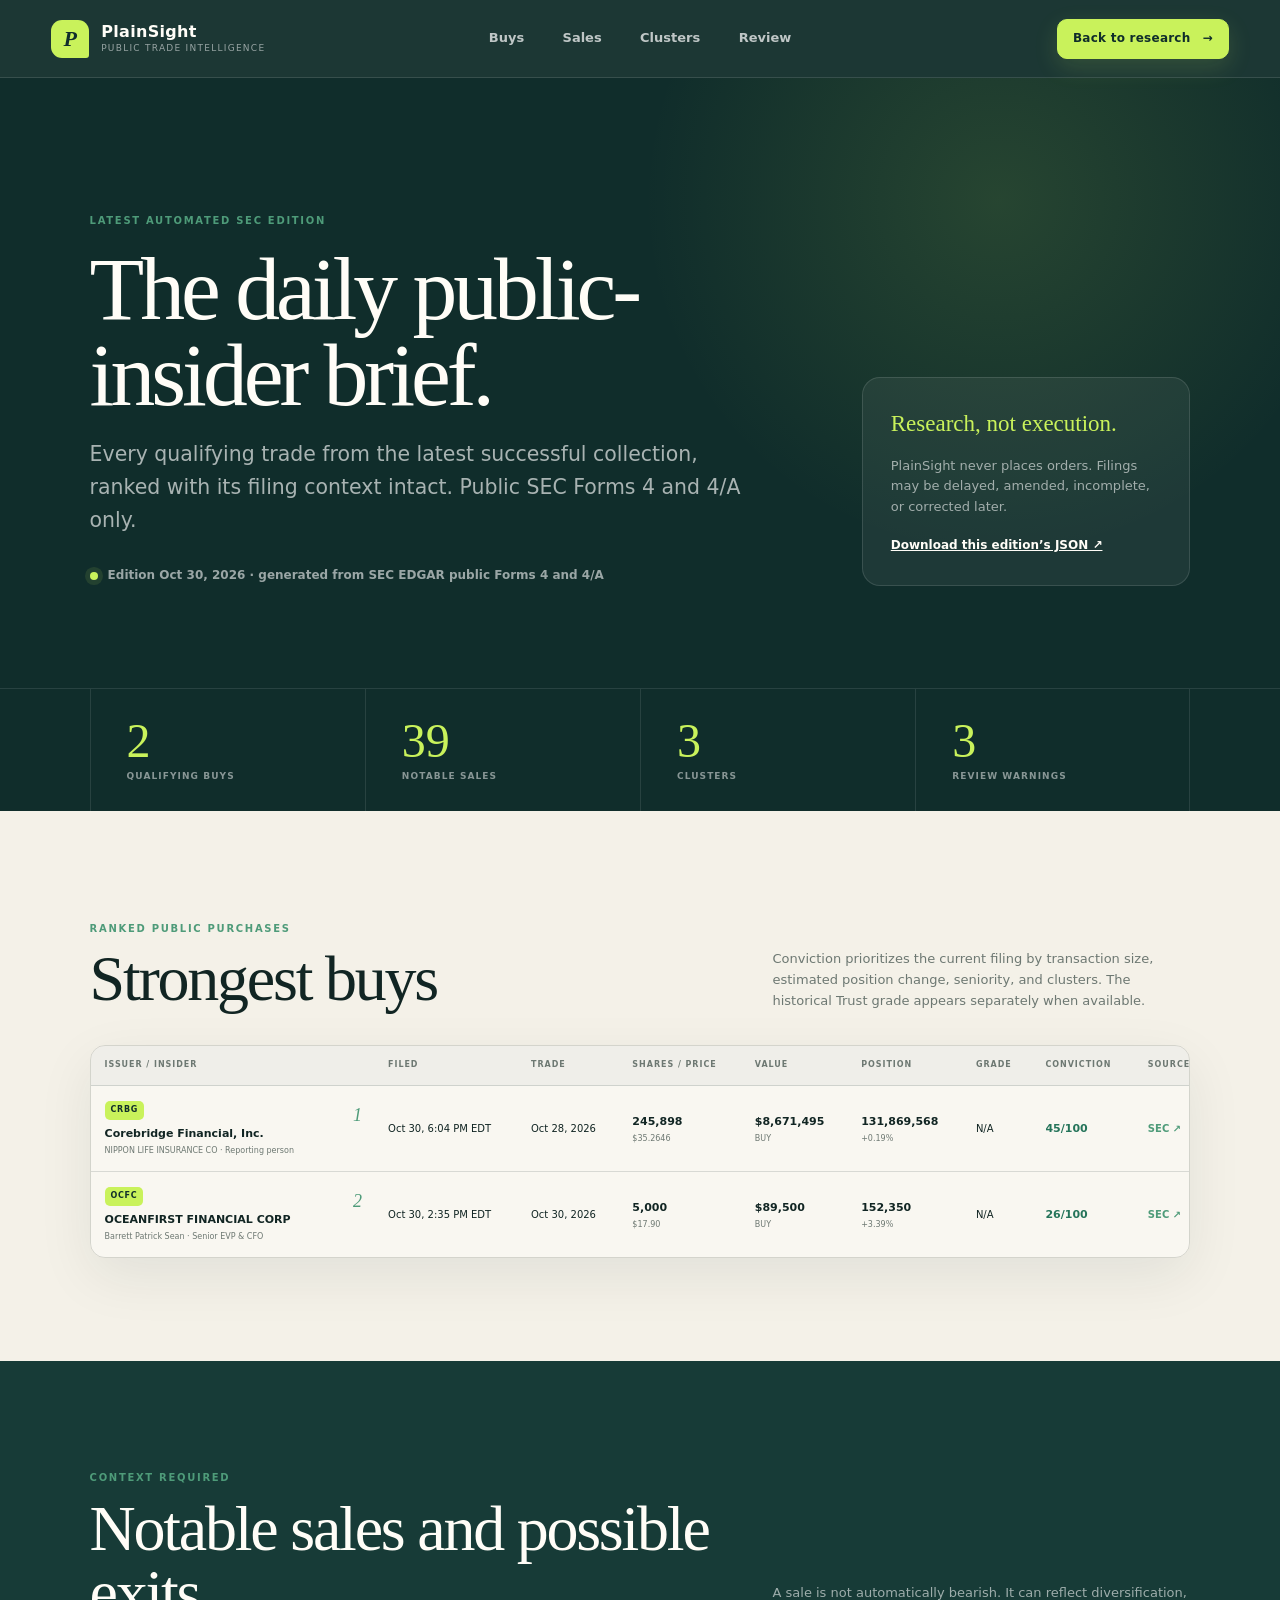
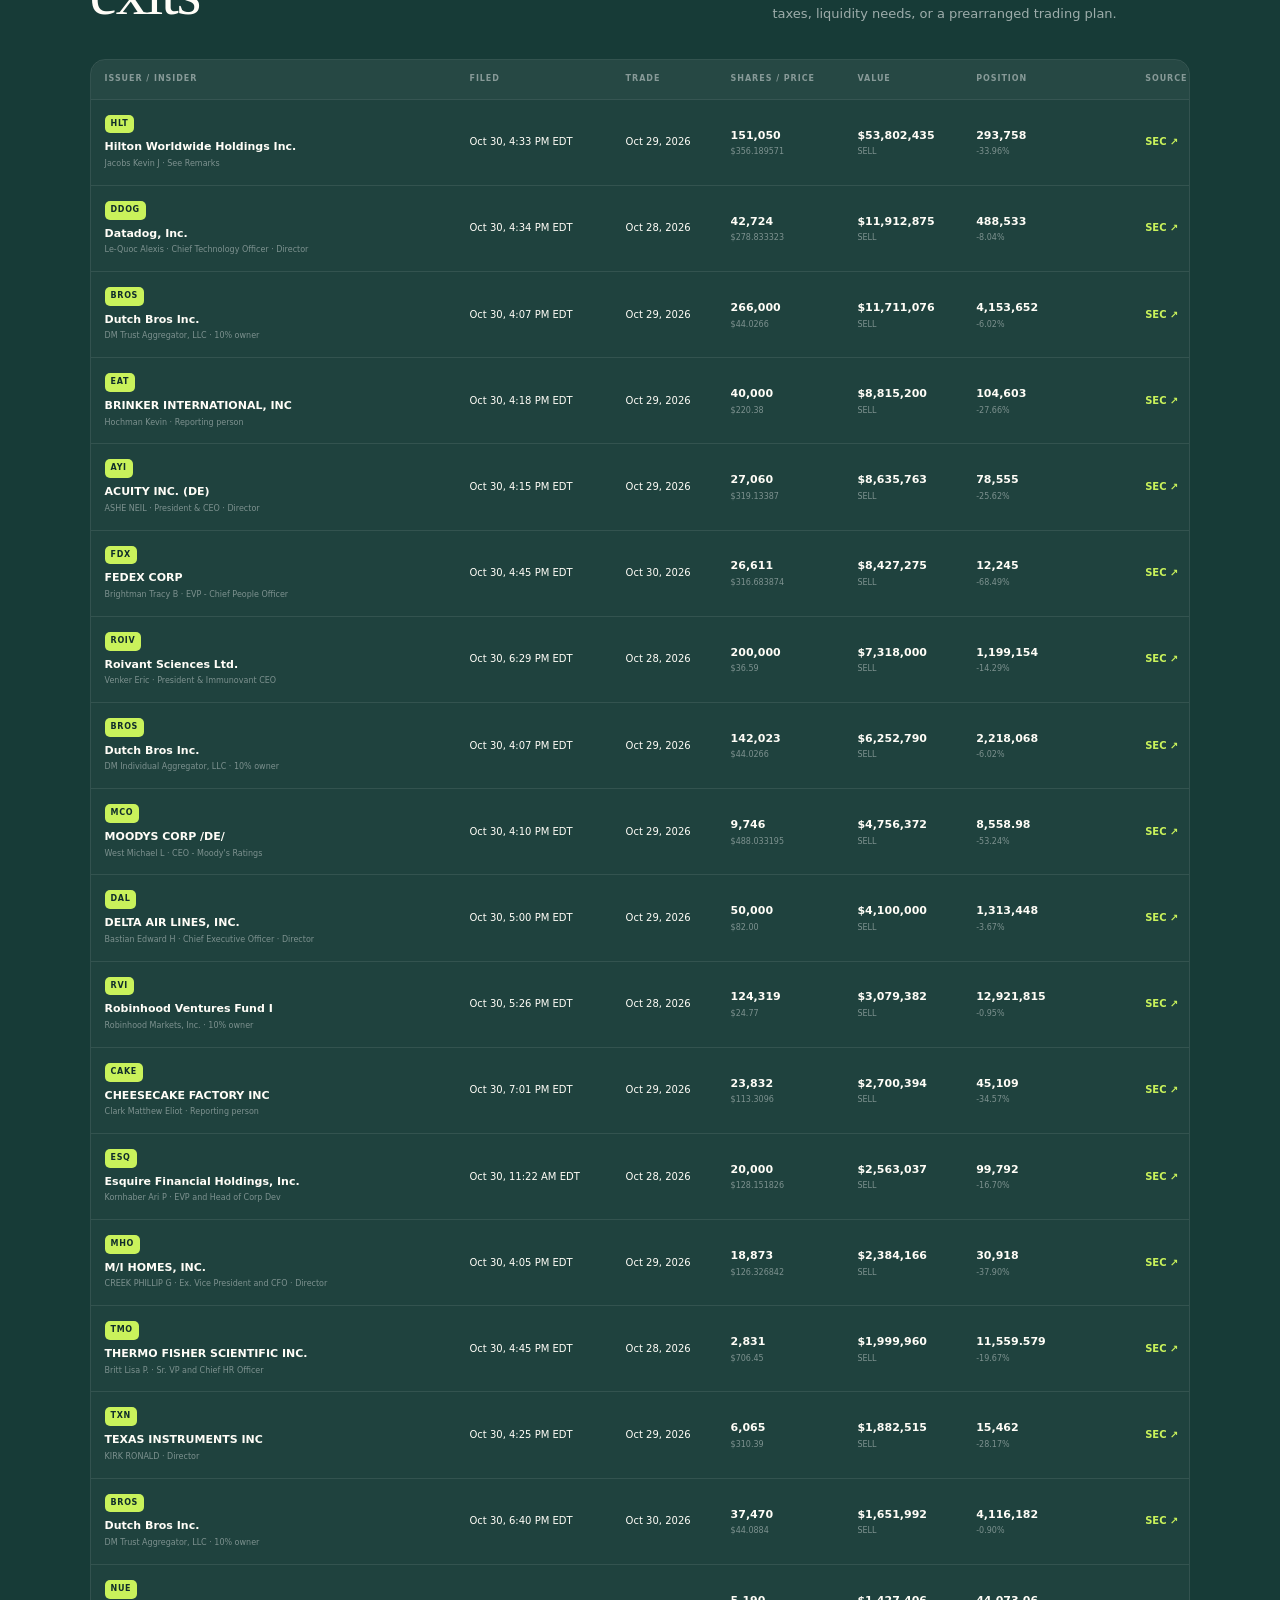
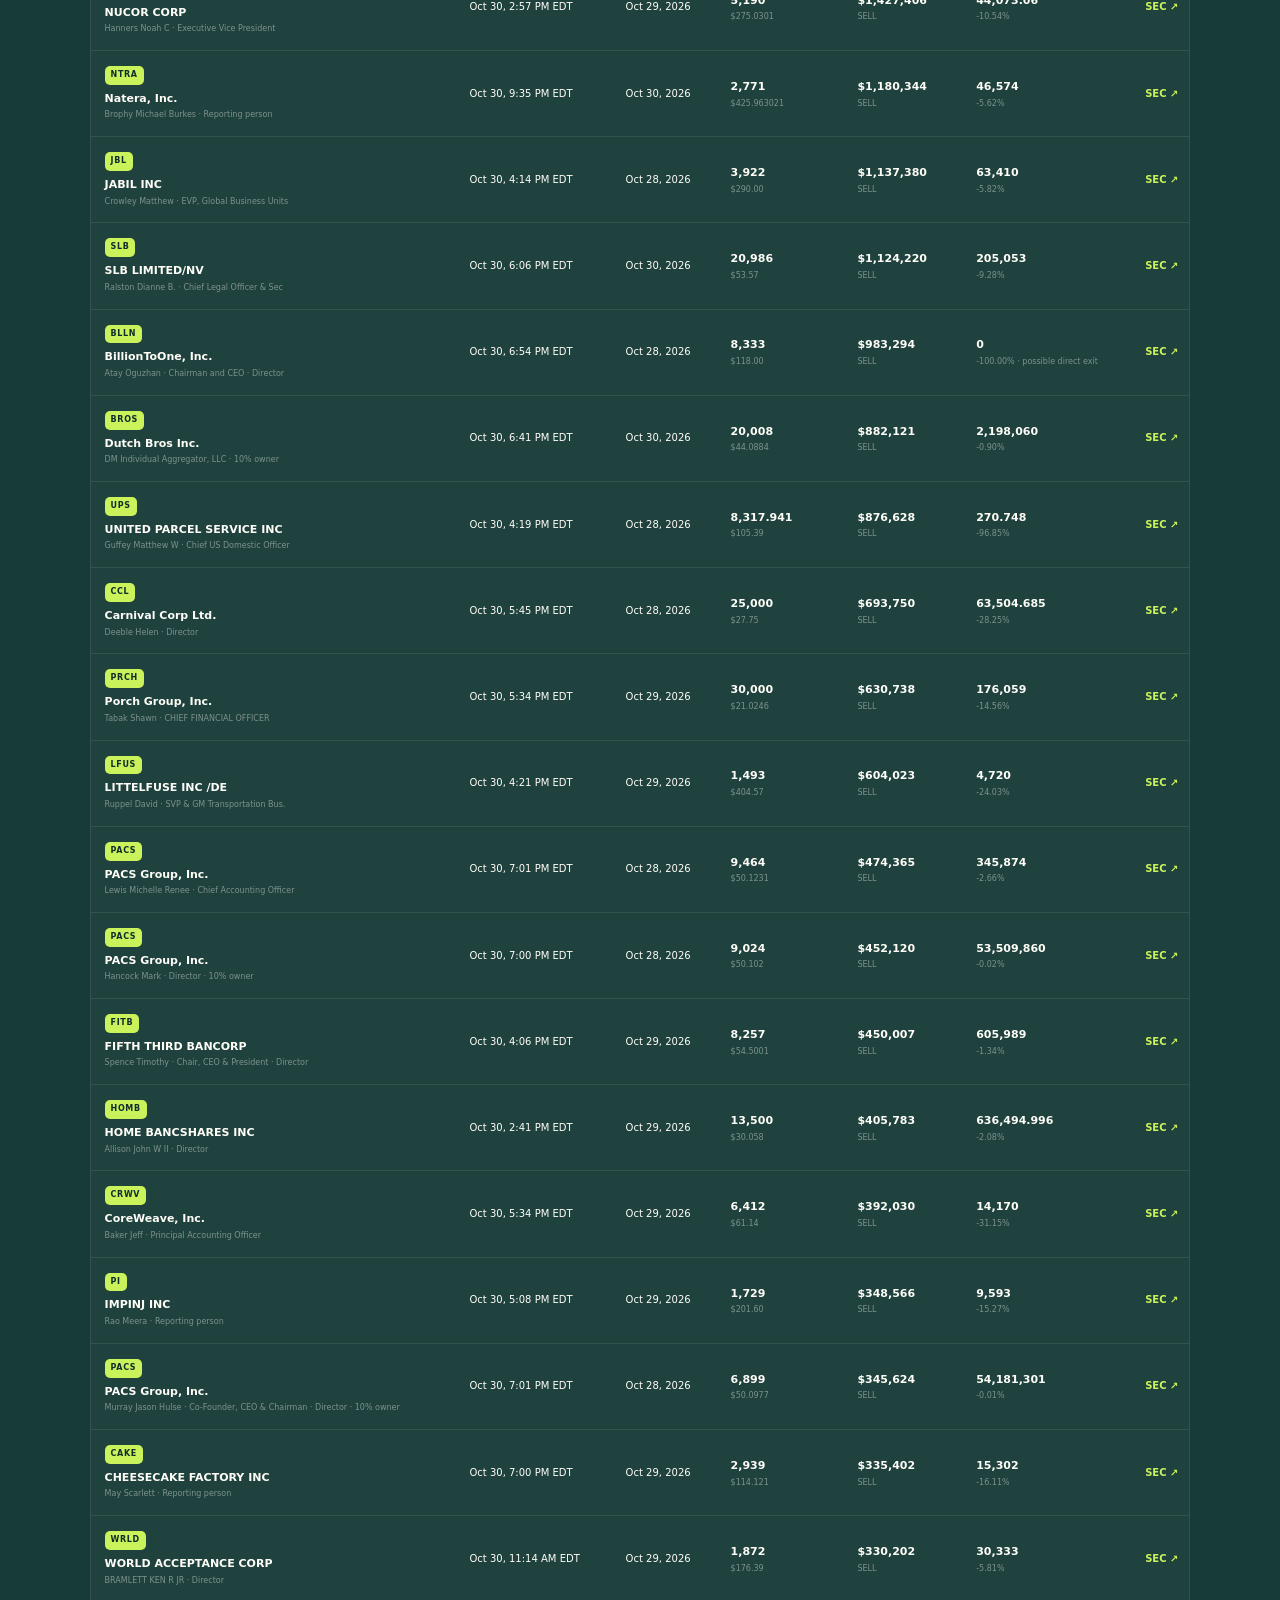
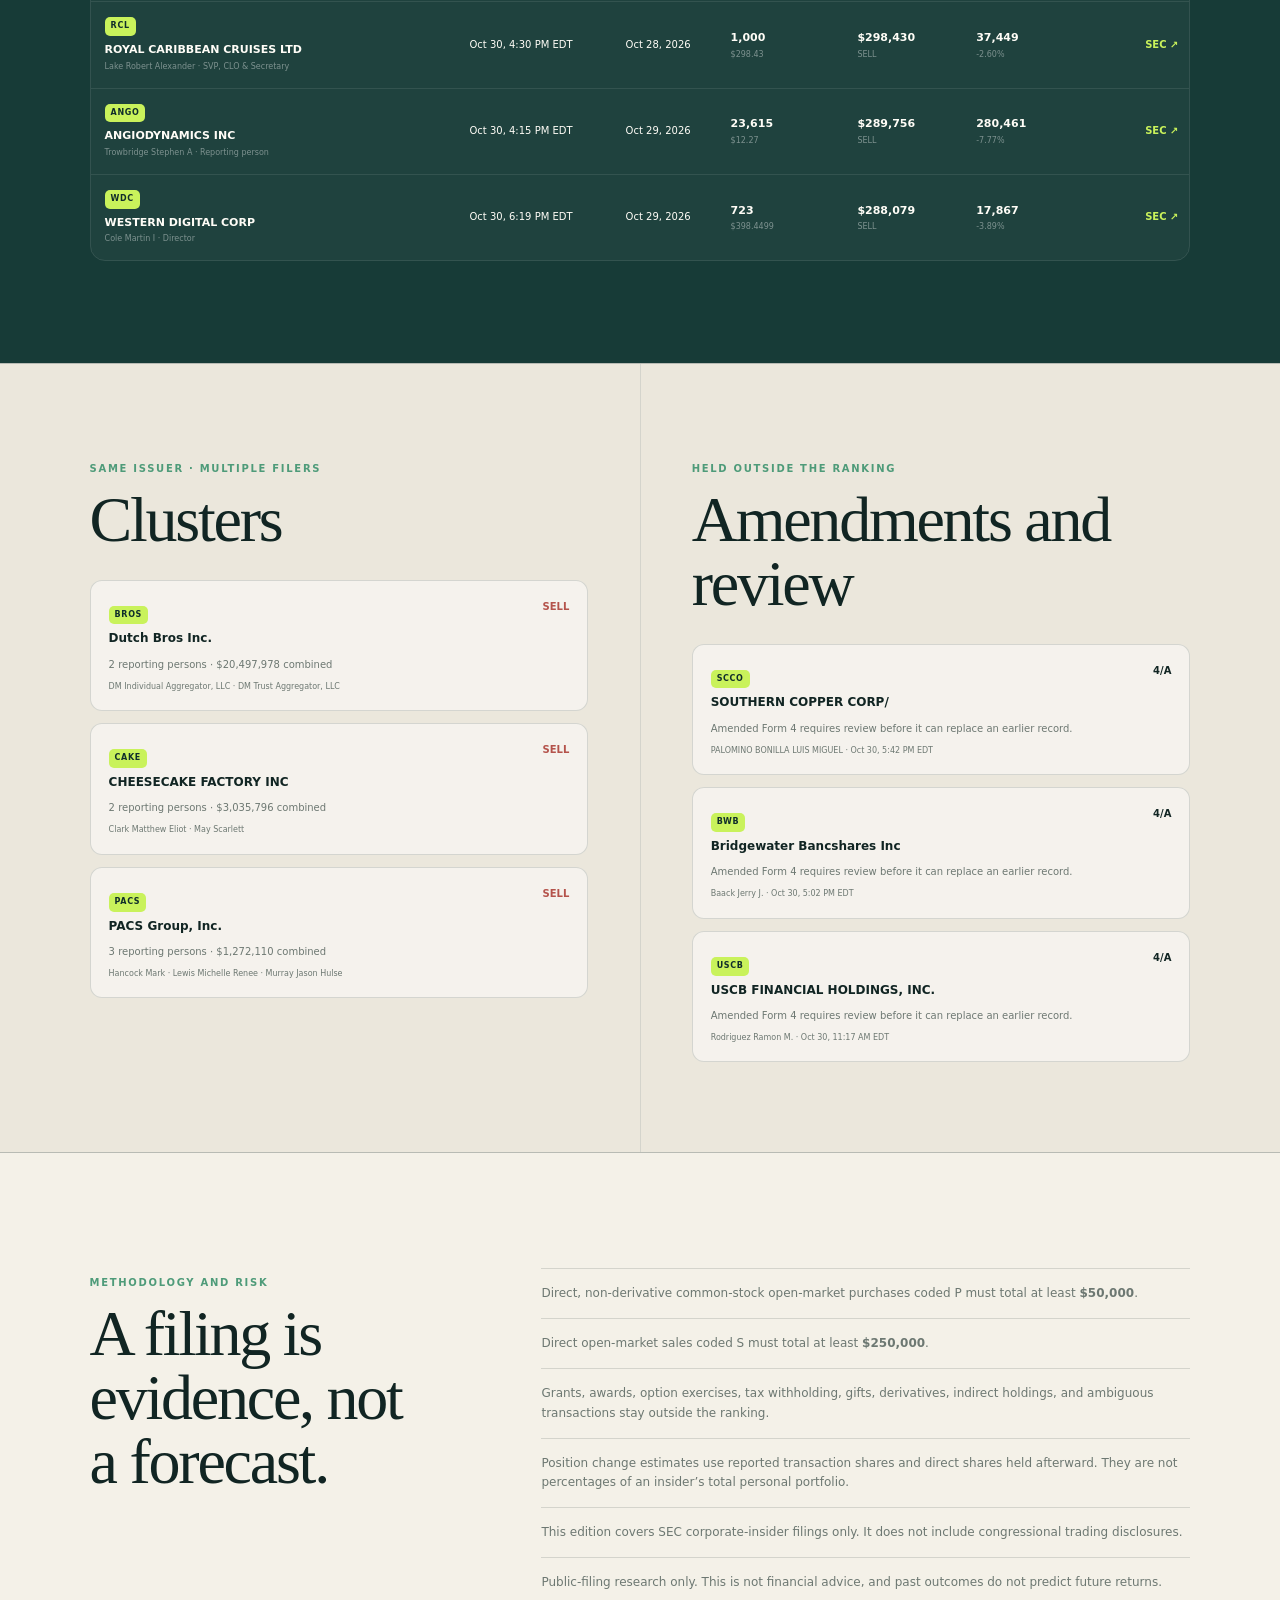
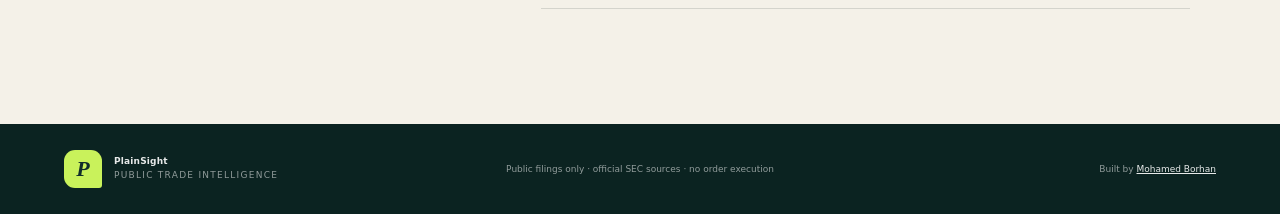
==== commit 1dd5244f: "Add Trust Meter and public roadmap voting" ====
--- a/daily.html
+++ b/daily.html
@@ -11,7 +11,7 @@
     <link rel="icon" href="assets/favicon.png" type="image/png">
     <link rel="apple-touch-icon" href="assets/apple-touch-icon.png">
     <link rel="canonical" href="https://mohamed-borhan.github.io/plainsight-trades/daily.html">
-    <link rel="stylesheet" href="styles.css?v=20261007-1">
+    <link rel="stylesheet" href="styles.css?v=20261031-1">
     <meta property="og:type" content="website">
     <meta property="og:title" content="Daily SEC Brief | PlainSight">
     <meta property="og:description" content="The latest qualifying public insider transactions with filing context and official SEC links.">
@@ -59,7 +59,7 @@
       <section class="daily-section" id="buys">
         <div class="daily-heading">
           <div><span class="eyebrow">Ranked public purchases</span><h2>Strongest buys</h2></div>
-          <p>Conviction prioritizes filings by transaction size, estimated position change, seniority, clusters, and mature historical grades when available.</p>
+          <p>Conviction prioritizes the current filing by transaction size, estimated position change, seniority, and clusters. The historical Trust grade appears separately when available.</p>
         </div>
         <div class="daily-table-wrap"><table class="daily-table"><thead><tr><th>Issuer / insider</th><th>Filed</th><th>Trade</th><th>Shares / price</th><th>Value</th><th>Position</th><th>Grade</th><th>Conviction</th><th>Source</th></tr></thead><tbody id="daily-buys"></tbody></table></div>
         <p class="daily-empty" id="daily-buys-empty" hidden>No qualifying purchases appeared in this edition.</p>
@@ -106,6 +106,6 @@
       <span>Built by <a href="https://mohamed-borhan.github.io/">Mohamed Borhan</a></span>
     </footer>
 
-    <script src="daily.js?v=20261007-1" defer></script>
+    <script src="daily.js?v=20261031-1" defer></script>
   </body>
 </html>
--- a/styles.css
+++ b/styles.css
@@ -465,6 +465,7 @@
 .trust-explainer li { display: grid; grid-template-columns: 1fr 1.5fr auto; gap: 10px; padding: 10px 0; border-bottom: 1px solid var(--line); font-size: 9px; }
 .trust-explainer li span, .trust-explainer p { color: var(--muted); }
 .trust-explainer p { font-size: 10px; }
+.trust-empty { margin: 0; padding: 28px; color: rgba(255,255,255,.58); font-size: 12px; }
 
 .edition-grid { display: grid; grid-template-columns: .8fr 1.2fr; gap: 18px; }
 .lead-story { min-height: 410px; padding: 30px; background: var(--deep); color: var(--white); }
@@ -539,19 +540,30 @@
 .featured-feedback-card p { color: rgba(255,255,255,.56); }
 .roadmap-card { grid-column: 1; padding: 28px; }
 .roadmap-heading { display: flex; justify-content: space-between; gap: 24px; align-items: end; padding-bottom: 18px; border-bottom: 1px solid var(--line); }
-.roadmap-heading a { color: var(--green); font-size: 10px; font-weight: 900; white-space: nowrap; }
+.roadmap-heading > span { color: var(--green); font-size: 10px; font-weight: 900; white-space: nowrap; }
 .roadmap-list, .changelog-card ol { margin: 0; padding: 0; list-style: none; }
-.roadmap-list li { display: grid; grid-template-columns: 32px minmax(0, 1fr) auto; gap: 12px; align-items: center; padding: 13px 0; border-bottom: 1px solid var(--line); }
+.roadmap-list li { border-bottom: 1px solid var(--line); }
 .roadmap-list li:last-child { border-bottom: 0; }
+.roadmap-list a { display: grid; grid-template-columns: 32px minmax(0, 1fr) auto; gap: 12px; align-items: center; margin-inline: -8px; padding: 13px 8px; border-radius: 10px; text-decoration: none; transition: background .2s ease, transform .2s ease; }
+.roadmap-list a:hover, .roadmap-list a:focus-visible { background: var(--paper); transform: translateX(3px); }
+.roadmap-list a:focus-visible { outline: 2px solid var(--green); outline-offset: 2px; }
 .roadmap-list span, .roadmap-list small { color: var(--muted); font-size: 8px; }
+.roadmap-list a > span:nth-child(2) { display: grid; }
 .roadmap-list b { font-size: 10px; }
-.roadmap-list small { text-align: right; }
+.roadmap-list strong { color: var(--green); font-size: 8px; text-align: right; white-space: nowrap; }
+.roadmap-note { margin: 16px 0 0; padding-top: 15px; color: var(--muted); border-top: 1px solid var(--line); font-size: 9px; }
+.roadmap-note a { color: var(--green); font-weight: 900; }
 .changelog-card { grid-column: 2; padding: 28px; }
 .changelog-card > h3 { margin-bottom: 21px; }
-.changelog-card li { display: grid; grid-template-columns: 54px 1fr; gap: 14px; padding: 15px 0; border-top: 1px solid var(--line); }
+.changelog-card li { position: relative; display: grid; grid-template-columns: 54px 1fr; gap: 14px; margin-left: 4px; padding: 15px 0 15px 18px; border-left: 1px solid rgba(78,155,121,.35); }
+.changelog-card li::before { position: absolute; top: 20px; left: -5px; width: 9px; height: 9px; content: ""; background: var(--lime); border: 2px solid var(--white); border-radius: 50%; box-shadow: 0 0 0 1px rgba(78,155,121,.35); }
+.changelog-card li:first-child { padding-top: 4px; }
+.changelog-card li:first-child::before { top: 9px; }
 .changelog-card time { color: var(--green); font-size: 9px; font-weight: 900; text-transform: uppercase; }
 .changelog-card b { font-size: 10px; }
 .changelog-card p { margin: 3px 0 0; color: var(--muted); font-size: 9px; }
+.changelog-link { display: inline-flex; margin-top: 18px; color: var(--green); font-size: 10px; font-weight: 900; text-decoration: none; }
+.changelog-link:hover, .changelog-link:focus-visible { color: var(--deep); }
 .risk-note { display: grid; grid-template-columns: .8fr 1.2fr; gap: 70px; padding: clamp(70px, 8vw, 110px) clamp(22px, 7vw, 120px); background: var(--paper-2); }
 .risk-note h2 { font-size: clamp(36px, 4vw, 56px); }
 .risk-note p { color: var(--muted); font-size: 12px; }
@@ -650,8 +662,8 @@
   .weekly-counts { grid-template-columns: 1fr 1fr; }
   .feedback-card { grid-template-columns: 1fr; }
   .feedback-card > a { grid-column: 1; }
-  .roadmap-list li { grid-template-columns: 25px 1fr; }
-  .roadmap-list small { grid-column: 2; text-align: left; }
+  .roadmap-list a { grid-template-columns: 25px 1fr; }
+  .roadmap-list strong { grid-column: 2; text-align: left; }
 }
 
 /* Daily public-filings brief */
